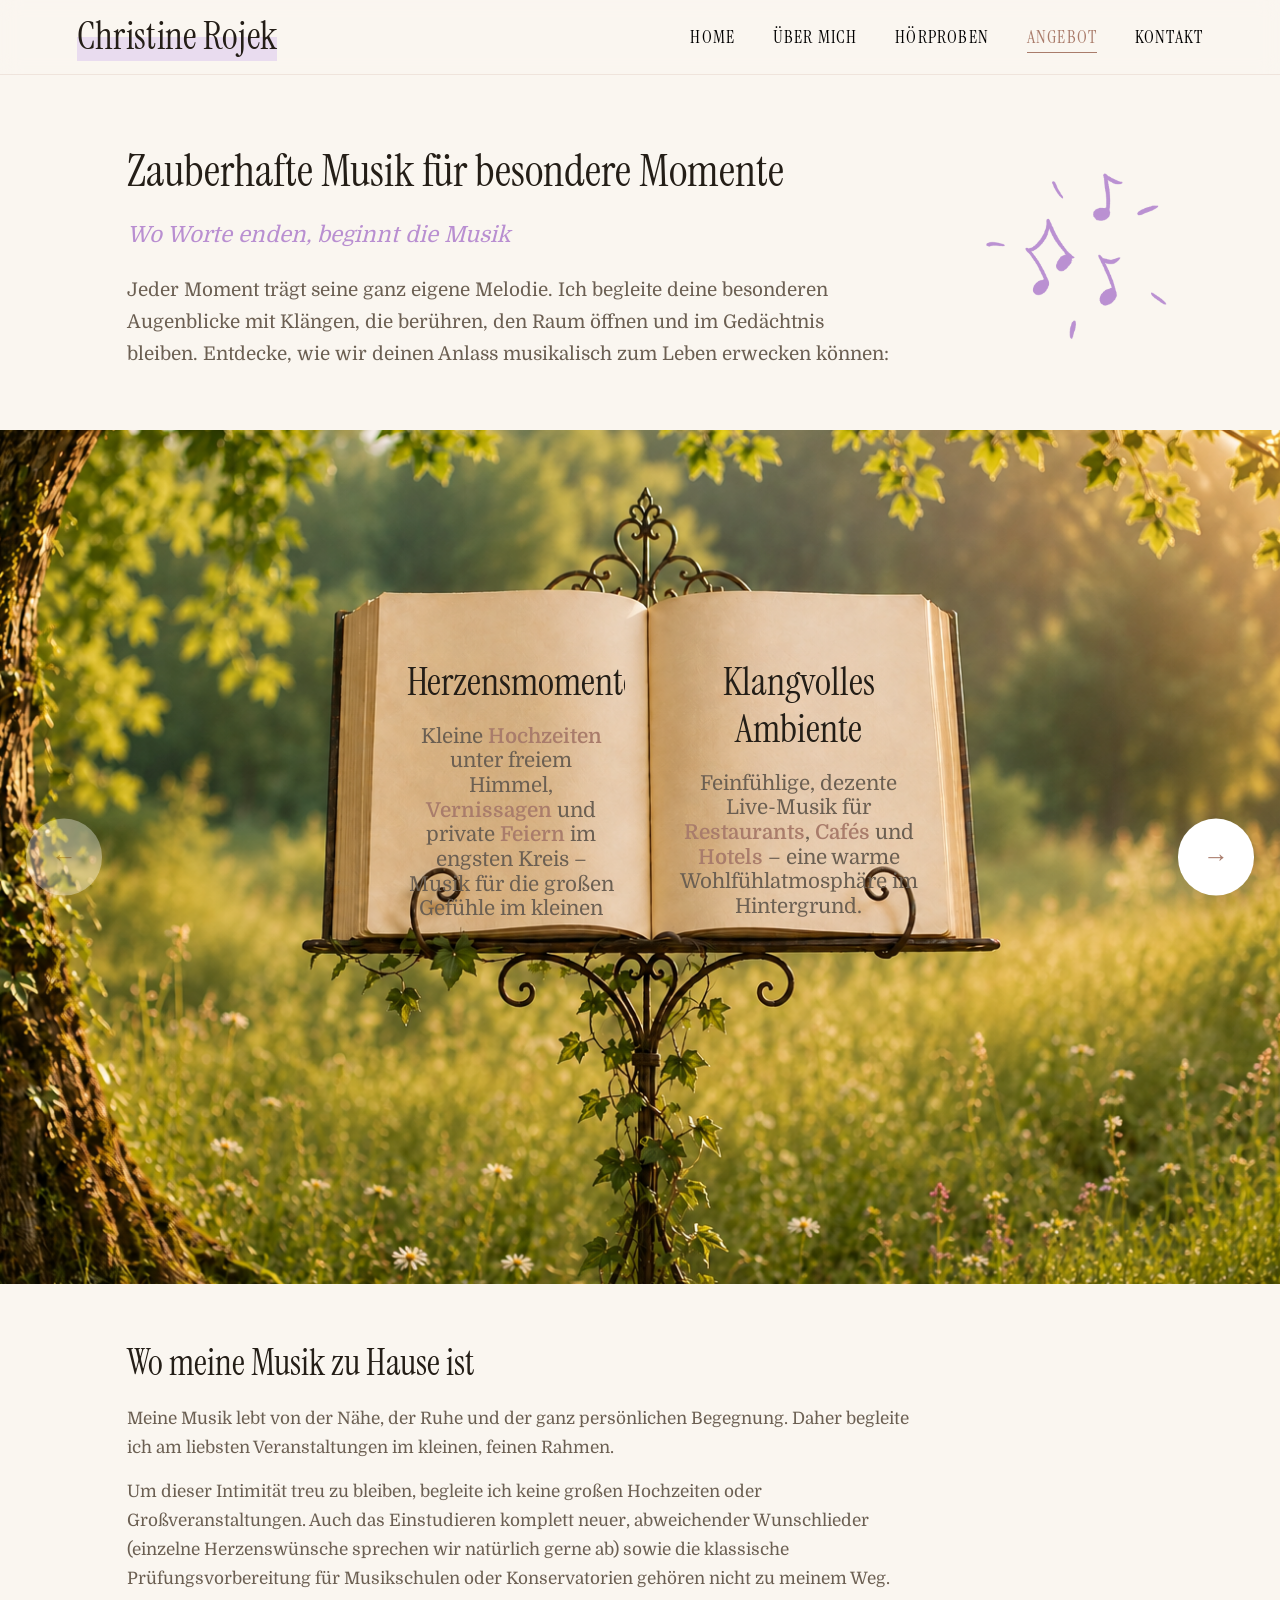
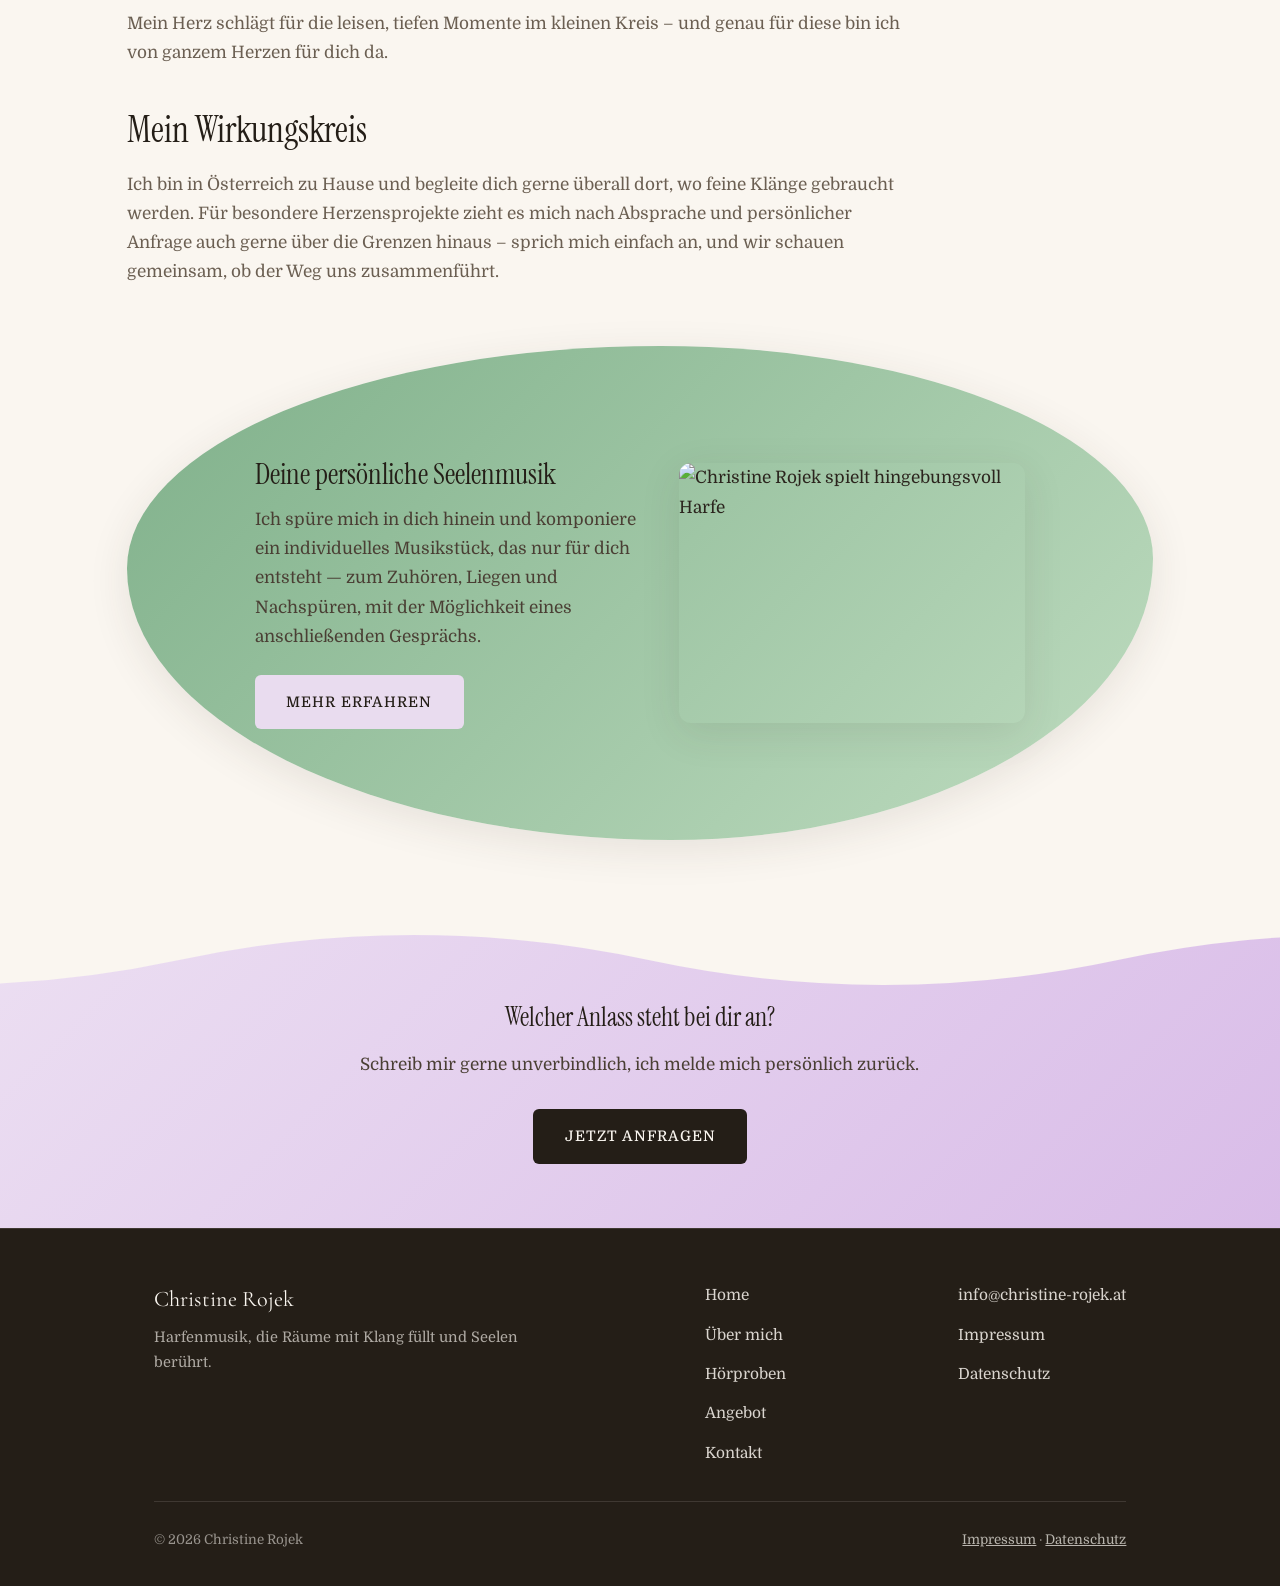
==== angebot.html @ 1a5f4039 "Polish: hero bubble spacing, offer circle text fit, stronger card gradients - hero-split__bubble: si" ====
<!DOCTYPE html>
<html lang="de">
<head>
<meta charset="UTF-8">
<meta name="viewport" content="width=device-width, initial-scale=1.0">
<title>Angebot — Christine Rojek</title>
<meta name="description" content="Live-Harfenmusik für Hochzeiten, Gastronomie, Entspannungsangebote, besondere Bedürfnisse, individuelle Kompositionen sowie Unterricht und Workshops.">
<link rel="stylesheet" href="css/style.css">
</head>
<body>

<header class="site-header">
  <a href="index.html" class="site-header__name"><span class="site-header__name-highlight">Christine Rojek</span></a>
  <nav class="site-nav">
    <ul class="site-nav__list">
      <li><a href="index.html">Home</a></li>
      <li><a href="ueber-mich.html">Über mich</a></li>
      <li><a href="hoerproben.html">Hörproben</a></li>
      <li><a href="angebot.html" aria-current="page">Angebot</a></li>
      <li><a href="kontakt.html">Kontakt</a></li>
    </ul>
  </nav>
  <button class="nav-toggle" aria-expanded="false" aria-label="Menü öffnen"><span></span></button>
</header>

<section class="section">
  <div class="container">
    <div style="position: relative;">
      <h2 class="section-title">Zauberhafte Musik für besondere Momente</h2>
      <p style="font-family: var(--sans); font-style: italic; font-size: 1.3rem; color: var(--pastel-lavender-deep); margin-bottom: 1.2rem;">Wo Worte enden, beginnt die Musik</p>
      <p class="lede" style="max-width: min(100%, 780px); padding-right: 1rem;">Jeder Moment trägt seine ganz eigene Melodie. Ich begleite deine besonderen Augenblicke mit Klängen, die berühren, den Raum öffnen und im Gedächtnis bleiben. Entdecke, wie wir deinen Anlass musikalisch zum Leben erwecken können:</p>
      <div aria-hidden="true" class="angebot-notes-accent" style="position: absolute; right: -20px; top: 50%; transform: translateY(-50%); width: 200px; height: 200px; overflow: hidden; pointer-events: none;">
        <div style="position: absolute; left: -22.6px; top: -122.6px; width: 330px; height: 496px; background-color: var(--pastel-lavender-deep); -webkit-mask-image: url('img/noten.png'); mask-image: url('img/noten.png'); -webkit-mask-size: 330px 496px; mask-size: 330px 496px; -webkit-mask-repeat: no-repeat; mask-repeat: no-repeat;"></div>
      </div>
    </div>

    <div class="notenstaender">
      <button type="button" class="notenstaender__side-btn notenstaender__side-btn--prev" data-dir="-1" aria-label="Vorherige Doppelseite">&#8592;</button>
      <button type="button" class="notenstaender__side-btn notenstaender__side-btn--next" data-dir="1" aria-label="Nächste Doppelseite">&#8594;</button>
      <div class="notenstaender__stage">
        <img class="notenstaender__bg" src="img/notenstaender-buch-finalfinal.png" alt="Aufgeschlagenes Notenbuch auf einem antiken Notenständer">

        <div class="notenstaender__page notenstaender__page--left">
          <div class="notenstaender__leaf is-active" data-i="0">
            <h3>Herzensmomente</h3>
            <p>Kleine <strong>Hochzeiten</strong> unter freiem Himmel, <strong>Vernissagen</strong> und private <strong>Feiern</strong> im engsten Kreis – Musik für die großen Gefühle im kleinen Rahmen.</p>
          </div>
          <div class="notenstaender__leaf" data-i="1">
            <h3>Klang &amp; Stille</h3>
            <p>Fließende Klänge für <strong>Yoga</strong>- und <strong>Qi-Gong</strong>-Stunden, <strong>Massagen</strong> sowie <strong>Klangreisen</strong> und geführte <strong>Meditationen</strong>.</p>
          </div>
          <div class="notenstaender__leaf" data-i="2">
            <h3>Deine Geschichte</h3>
            <p>Individuell komponierte <strong>Musikstücke</strong> als bleibendes Geschenk – auch für <strong>Filme</strong>, <strong>Dokumentationen</strong> und Medienprojekte.</p>
          </div>
        </div>

        <div class="notenstaender__page notenstaender__page--right">
          <div class="notenstaender__leaf is-active" data-i="0">
            <h3>Klangvolles Ambiente</h3>
            <p>Feinfühlige, dezente <span style="white-space: nowrap;">Live-Musik</span> für <strong>Restaurants</strong>, <strong>Cafés</strong> und <strong>Hotels</strong> – eine warme Wohlfühlatmosphäre im Hintergrund.</p>
          </div>
          <div class="notenstaender__leaf" data-i="1">
            <h3>Musik mit Herz</h3>
            <p>Einfühlsame Begleitung für Menschen mit <strong>besonderen Bedürfnissen</strong><br>sowie in <strong>Pflege- und Betreuungseinrichtungen</strong>.</p>
          </div>
          <div class="notenstaender__leaf" data-i="2">
            <h3>Lernen &amp; Wachsen</h3>
            <p>Privater <strong>Unterricht</strong> und <strong>Workshops</strong><br>für Fingertechnik, Improvisation und<br>freies Spiel – in deinem<br>eigenen Tempo.</p>
          </div>
        </div>
      </div>

      <div class="notenstaender__page-indicator sr-only" aria-live="polite"><span class="notenstaender__page-current">1</span> / 3</div>
    </div>

    <div class="offer-mobile">
      <button type="button" class="offer-mobile__btn offer-mobile__btn--prev" data-dir="-1" aria-label="Vorheriges Angebot">&#8592;</button>
      <div class="offer-mobile__stage">
        <div class="offer-mobile__card is-active" style="background: linear-gradient(135deg, #f0c14b 0%, #c9660a 100%);">
          <h3>Herzensmomente</h3>
          <p>Kleine <strong>Hochzeiten</strong> unter freiem Himmel, <strong>Vernissagen</strong> und private <strong>Feiern</strong> im engsten Kreis – Musik für die großen Gefühle im kleinen Rahmen.</p>
        </div>
        <div class="offer-mobile__card" style="background: linear-gradient(135deg, #8fb86c 0%, #3f7a3a 100%);">
          <h3>Klang &amp; Stille</h3>
          <p>Fließende Klänge für <strong>Yoga</strong>- und <strong>Qi-Gong</strong>-Stunden, <strong>Massagen</strong> sowie <strong>Klangreisen</strong> und geführte <strong>Meditationen</strong>.</p>
        </div>
        <div class="offer-mobile__card" style="background: linear-gradient(135deg, #d64545 0%, #e0568f 100%);">
          <h3>Deine Geschichte</h3>
          <p>Individuell komponierte <strong>Musikstücke</strong> als bleibendes Geschenk – auch für <strong>Filme</strong>, <strong>Dokumentationen</strong> und Medienprojekte.</p>
        </div>
        <div class="offer-mobile__card" style="background: linear-gradient(135deg, #4a7ba8 0%, #7a4bb0 100%);">
          <h3>Klangvolles Ambiente</h3>
          <p>Feinfühlige, dezente <span style="white-space: nowrap;">Live-Musik</span> für <strong>Restaurants</strong>, <strong>Cafés</strong> und <strong>Hotels</strong> – eine warme Wohlfühlatmosphäre im Hintergrund.</p>
        </div>
        <div class="offer-mobile__card" style="background: linear-gradient(135deg, #a355ba 0%, #d966c2 100%);">
          <h3>Musik mit Herz</h3>
          <p>Einfühlsame Begleitung für Menschen mit <strong>besonderen Bedürfnissen</strong> sowie in <strong>Pflege- und Betreuungseinrichtungen</strong>.</p>
        </div>
        <div class="offer-mobile__card" style="background: linear-gradient(135deg, #e0932f 0%, #c9381a 100%);">
          <h3>Lernen &amp; Wachsen</h3>
          <p>Privater <strong>Unterricht</strong> und <strong>Workshops</strong> für Fingertechnik, Improvisation und freies Spiel – in deinem eigenen Tempo.</p>
        </div>
      </div>
      <button type="button" class="offer-mobile__btn offer-mobile__btn--next" data-dir="1" aria-label="Nächstes Angebot">&#8594;</button>
      <div class="offer-mobile__indicator sr-only" aria-live="polite"><span class="offer-mobile__current">1</span> / 6</div>
    </div>

    <div style="margin-top: 3.5rem; max-width: 46em;">
      <h2 class="section-title" style="font-size: clamp(1.6rem, 2.8vw, 2.1rem);">Wo meine Musik zu Hause ist</h2>
      <p style="color: var(--text-soft); margin-bottom: 0.9rem;">Meine Musik lebt von der Nähe, der Ruhe und der ganz persönlichen Begegnung. Daher begleite ich am liebsten Veranstaltungen im kleinen, feinen Rahmen.</p>
      <p style="color: var(--text-soft); margin-bottom: 0.9rem;">Um dieser Intimität treu zu bleiben, begleite ich keine großen Hochzeiten oder Großveranstaltungen. Auch das Einstudieren komplett neuer, abweichender Wunschlieder (einzelne Herzenswünsche sprechen wir natürlich gerne ab) sowie die klassische Prüfungsvorbereitung für Musikschulen oder Konservatorien gehören nicht zu meinem Weg.</p>
      <p style="color: var(--text-soft);">Mein Herz schlägt für die leisen, tiefen Momente im kleinen Kreis – und genau für diese bin ich von ganzem Herzen für dich da.</p>
    </div>

    <div style="margin-top: 2.5rem; max-width: 46em;">
      <h2 class="section-title" style="font-size: clamp(1.6rem, 2.8vw, 2.1rem);">Mein Wirkungskreis</h2>
      <p style="color: var(--text-soft);">Ich bin in Österreich zu Hause und begleite dich gerne überall dort, wo feine Klänge gebraucht werden. Für besondere Herzensprojekte zieht es mich nach Absprache und persönlicher Anfrage auch gerne über die Grenzen hinaus – sprich mich einfach an, und wir schauen gemeinsam, ob der Weg uns zusammenführt.</p>
    </div>

    <div class="soulmusic-card">
      <div>
        <h3>Deine persönliche Seelenmusik</h3>
        <p>Ich spüre mich in dich hinein und komponiere ein individuelles Musikstück, das nur für dich entsteht — zum Zuhören, Liegen und Nachspüren, mit der Möglichkeit eines anschließenden Gesprächs.</p>
        <a href="seelenmusik.html" class="btn btn--lavender">Mehr erfahren</a>
      </div>
      <div class="soulmusic-card__media">
        <img src="img/christine_rojek-114.jpg" alt="Christine Rojek spielt hingebungsvoll Harfe">
      </div>
    </div>
  </div>
</section>

<section class="cta-band cta-band--lavender cta-band--no-bottom-wave" style="--wave-x: 80%; padding-top: clamp(5.2rem, 7.2vw, 6.7rem);">
  <h2>Welcher Anlass steht bei dir an?</h2>
  <p>Schreib mir gerne unverbindlich, ich melde mich persönlich zurück.</p>
  <a href="kontakt.html" class="btn btn--dark">Jetzt anfragen</a>
</section>

<footer class="site-footer">
  <div class="container">
    <div class="site-footer__top">
      <div>
        <div class="site-footer__brand">Christine Rojek</div>
        <p class="site-footer__tagline">Harfenmusik, die Räume mit Klang füllt und Seelen berührt.</p>
      </div>
      <nav>
        <ul>
          <li><a href="index.html">Home</a></li>
          <li><a href="ueber-mich.html">Über mich</a></li>
          <li><a href="hoerproben.html">Hörproben</a></li>
          <li><a href="angebot.html">Angebot</a></li>
          <li><a href="kontakt.html">Kontakt</a></li>
        </ul>
      </nav>
      <nav>
        <ul>
          <li><a href="mailto:info@christine-rojek.at">info@christine-rojek.at</a></li>
          <li><a href="impressum.html">Impressum</a></li>
          <li><a href="datenschutz.html">Datenschutz</a></li>
        </ul>
      </nav>
    </div>
    <div class="site-footer__bottom">
      <span>&copy; 2026 Christine Rojek</span>
      <span><a href="impressum.html">Impressum</a> &middot; <a href="datenschutz.html">Datenschutz</a></span>
    </div>
  </div>
</footer>

<script src="js/nav.js"></script>
<script src="js/notenstaender.js"></script>
<script src="js/offer-mobile.js"></script>
</body>
</html>
---- css/style.css ----
/* ============================================
   Christine Rojek – Harfenmusik
   Basis: bestehende Flyer-Marke (Cormorant Garamond + Jost,
   Creme/Terracotta/Braun), dezent erweitert um Pastelltöne.
   ============================================ */

@import url('fonts.css');

:root {
  /* Flyer-Basis */
  --cream: #faf6f0;
  --cream-dark: #efe7db;
  --sand: #e8e4dc;
  --terracotta: #a97c6b;
  --terracotta-light: #c9a9a0;
  --brown: #4a3f34;
  --brown-deep: #241e17;
  --text: #2b241d;
  --text-soft: #6b5f52;
  --white: #ffffff;

  /* Pastell-Erweiterung (dezent, melyssagriffin.com-inspiriert) */
  --pastel-rose: #f3d7ce;
  --pastel-peach: #f8e7cb;
  --pastel-lavender: #e9dcef;
  --pastel-lavender-deep: #b98fd1;
  --sage-green: #7fa06a;
  --sage-green-dark: #6d8c59;

  --gradient-warm: linear-gradient(135deg, #f3d7ce 0%, #f8e7cb 100%);
  --gradient-lavender: linear-gradient(135deg, #ecdff2 0%, #f3d7ce 100%);
  --gradient-sage: linear-gradient(135deg, #dfe8d3 0%, #f0ecd4 100%);
  --gradient-indigo: linear-gradient(135deg, #8b6bb0 0%, #5c86a8 50%, #8b6bb0 100%);
  --gradient-sunset: linear-gradient(135deg, #e0632f 0%, #e6c15a 100%);
  --gradient-text: linear-gradient(120deg, #c98f7a 0%, #d9a875 100%);
  --gradient-hero:
    radial-gradient(circle at 88% 5%, #f6c896 0%, transparent 40%),
    linear-gradient(165deg, #dd7590 0%, #d98fc7 32%, #c084c9 55%, #d97a55 80%, #e0632f 100%);

  --shadow-soft: 0 10px 40px rgba(58, 49, 40, 0.10);
  --shadow-lift: 0 18px 50px rgba(58, 49, 40, 0.16);
  --radius: 20px;
  --radius-sm: 12px;
  --max-width: 1180px;

  --serif: 'Cormorant Garamond', Georgia, serif;
  --sans: 'Domine', Georgia, serif;
}

/* ---------- Reset ---------- */
* { margin: 0; padding: 0; box-sizing: border-box; }
html { scroll-behavior: smooth; font-size: 107%; }
body {
  font-family: var(--sans);
  font-weight: 300;
  color: var(--text);
  background: var(--cream);
  line-height: 1.7;
  -webkit-font-smoothing: antialiased;
}
img { max-width: 100%; display: block; }
a { color: inherit; text-decoration: none; }
ul { list-style: none; }
button { font-family: inherit; cursor: pointer; }

h1, h2, h3, h4 {
  font-family: 'Instrument Serif', var(--serif);
  font-weight: 400;
  color: var(--brown-deep);
  line-height: 1.15;
}

.container {
  max-width: var(--max-width);
  margin: 0 auto;
  padding: 0 6vw;
}

.section {
  padding: clamp(2.5rem, 5.5vw, 4.5rem) 0;
}
.section--alt {
  background: var(--cream-dark);
}
.section--lavender {
  background: var(--pastel-lavender);
  position: relative;
  padding-bottom: clamp(6rem, 11vw, 9rem);
}
.section--lavender::after {
  content: "";
  position: absolute;
  left: 0;
  right: 0;
  bottom: -1px;
  height: 100px;
  background-repeat: no-repeat;
  background-size: 220% 100px;
  background-image: url("data:image/svg+xml,%3Csvg xmlns='http://www.w3.org/2000/svg' viewBox='0 0 2400 100' preserveAspectRatio='none'%3E%3Cpath d='M0,50 Q200,100 400,50 Q600,0 800,50 Q1000,100 1200,50 Q1400,0 1600,50 Q1800,100 2000,50 Q2200,0 2400,50 L2400,100 L0,100 Z' fill='%23faf6f0'/%3E%3C/svg%3E");
  pointer-events: none;
}
.section--hero-gradient {
  background: var(--gradient-hero);
  position: relative;
  padding-top: clamp(4.9rem, 10.9vw, 9.9rem);
  padding-bottom: clamp(4.9rem, 10.9vw, 9.9rem);
}
.section--hero-gradient::after {
  content: "";
  position: absolute;
  left: 0;
  right: 0;
  bottom: -1px;
  height: 100px;
  background-repeat: no-repeat;
  background-size: 220% 100px;
  background-image: url("data:image/svg+xml,%3Csvg xmlns='http://www.w3.org/2000/svg' viewBox='0 0 2400 100' preserveAspectRatio='none'%3E%3Cpath d='M0,50 Q200,100 400,50 Q600,0 800,50 Q1000,100 1200,50 Q1400,0 1600,50 Q1800,100 2000,50 Q2200,0 2400,50 L2400,100 L0,100 Z' fill='%23faf6f0'/%3E%3C/svg%3E");
  pointer-events: none;
}
.section--wave-top::before {
  content: "";
  position: absolute;
  left: 0;
  right: 0;
  top: -1px;
  height: 100px;
  background-repeat: no-repeat;
  background-size: 220% 100px;
  background-image: url("data:image/svg+xml,%3Csvg xmlns='http://www.w3.org/2000/svg' viewBox='0 0 2400 100' preserveAspectRatio='none'%3E%3Cpath d='M0,50 Q200,100 400,50 Q600,0 800,50 Q1000,100 1200,50 Q1400,0 1600,50 Q1800,100 2000,50 Q2200,0 2400,50 L2400,0 L0,0 Z' fill='%23faf6f0'/%3E%3C/svg%3E");
  pointer-events: none;
}
/* Über-mich Hero (nur Mobile): clip-path statt skaliertem SVG-Hintergrund, um einen sichtbaren Rasterisierungs-Saum an der Wellenkante zu vermeiden */
@media (max-width: 767px) {
  .section--hero-gradient.section--wave-top::before {
    background-image: none;
    background-color: var(--cream);
    clip-path: polygon(0% 0%, 0.0% 50.0%, 1.25% 54.75%, 2.5% 59.0%, 3.75% 62.75%, 5.0% 66.0%, 6.25% 68.75%, 7.5% 71.0%, 8.75% 72.75%, 10.0% 74.0%, 11.25% 74.75%, 12.5% 75.0%, 13.75% 74.75%, 15.0% 74.0%, 16.25% 72.75%, 17.5% 71.0%, 18.75% 68.75%, 20.0% 66.0%, 21.25% 62.75%, 22.5% 59.0%, 23.75% 54.75%, 25.0% 50.0%, 26.25% 45.25%, 27.5% 41.0%, 28.75% 37.25%, 30.0% 34.0%, 31.25% 31.25%, 32.5% 29.0%, 33.75% 27.25%, 35.0% 26.0%, 36.25% 25.25%, 37.5% 25.0%, 38.75% 25.25%, 40.0% 26.0%, 41.25% 27.25%, 42.5% 29.0%, 43.75% 31.25%, 45.0% 34.0%, 46.25% 37.25%, 47.5% 41.0%, 48.75% 45.25%, 50.0% 50.0%, 51.25% 54.75%, 52.5% 59.0%, 53.75% 62.75%, 55.0% 66.0%, 56.25% 68.75%, 57.5% 71.0%, 58.75% 72.75%, 60.0% 74.0%, 61.25% 74.75%, 62.5% 75.0%, 63.75% 74.75%, 65.0% 74.0%, 66.25% 72.75%, 67.5% 71.0%, 68.75% 68.75%, 70.0% 66.0%, 71.25% 62.75%, 72.5% 59.0%, 73.75% 54.75%, 75.0% 50.0%, 76.25% 45.25%, 77.5% 41.0%, 78.75% 37.25%, 80.0% 34.0%, 81.25% 31.25%, 82.5% 29.0%, 83.75% 27.25%, 85.0% 26.0%, 86.25% 25.25%, 87.5% 25.0%, 88.75% 25.25%, 90.0% 26.0%, 91.25% 27.25%, 92.5% 29.0%, 93.75% 31.25%, 95.0% 34.0%, 96.25% 37.25%, 97.5% 41.0%, 98.75% 45.25%, 100.0% 50.0%, 100% 0%);
  }
  .section--hero-gradient.section--wave-top::after {
    background-image: none;
    background-color: var(--cream);
    clip-path: polygon(0% 100%, 0.0% 50.0%, 1.25% 54.75%, 2.5% 59.0%, 3.75% 62.75%, 5.0% 66.0%, 6.25% 68.75%, 7.5% 71.0%, 8.75% 72.75%, 10.0% 74.0%, 11.25% 74.75%, 12.5% 75.0%, 13.75% 74.75%, 15.0% 74.0%, 16.25% 72.75%, 17.5% 71.0%, 18.75% 68.75%, 20.0% 66.0%, 21.25% 62.75%, 22.5% 59.0%, 23.75% 54.75%, 25.0% 50.0%, 26.25% 45.25%, 27.5% 41.0%, 28.75% 37.25%, 30.0% 34.0%, 31.25% 31.25%, 32.5% 29.0%, 33.75% 27.25%, 35.0% 26.0%, 36.25% 25.25%, 37.5% 25.0%, 38.75% 25.25%, 40.0% 26.0%, 41.25% 27.25%, 42.5% 29.0%, 43.75% 31.25%, 45.0% 34.0%, 46.25% 37.25%, 47.5% 41.0%, 48.75% 45.25%, 50.0% 50.0%, 51.25% 54.75%, 52.5% 59.0%, 53.75% 62.75%, 55.0% 66.0%, 56.25% 68.75%, 57.5% 71.0%, 58.75% 72.75%, 60.0% 74.0%, 61.25% 74.75%, 62.5% 75.0%, 63.75% 74.75%, 65.0% 74.0%, 66.25% 72.75%, 67.5% 71.0%, 68.75% 68.75%, 70.0% 66.0%, 71.25% 62.75%, 72.5% 59.0%, 73.75% 54.75%, 75.0% 50.0%, 76.25% 45.25%, 77.5% 41.0%, 78.75% 37.25%, 80.0% 34.0%, 81.25% 31.25%, 82.5% 29.0%, 83.75% 27.25%, 85.0% 26.0%, 86.25% 25.25%, 87.5% 25.0%, 88.75% 25.25%, 90.0% 26.0%, 91.25% 27.25%, 92.5% 29.0%, 93.75% 31.25%, 95.0% 34.0%, 96.25% 37.25%, 97.5% 41.0%, 98.75% 45.25%, 100.0% 50.0%, 100% 100%);
  }
}

.eyebrow {
  display: inline-block;
  font-family: 'Barlow Condensed', var(--sans);
  font-weight: 600;
  font-size: 1.15rem;
  letter-spacing: 2.5px;
  text-transform: uppercase;
  color: var(--terracotta);
  margin-bottom: 0.9rem;
}
.eyebrow--feature {
  display: block;
  text-align: center;
  font-size: 1.15rem;
  letter-spacing: 4px;
  margin-bottom: 1.3rem;
}

h2.section-title {
  font-size: clamp(1.9rem, 3.5vw, 2.7rem);
  margin-bottom: 1.1rem;
}

p.lede {
  font-size: 1.1rem;
  color: var(--text-soft);
  max-width: 46em;
}

.center { text-align: center; margin-left: auto; margin-right: auto; }

/* ---------- Buttons ---------- */
.btn {
  display: inline-flex;
  align-items: center;
  gap: 0.5em;
  font-family: var(--sans);
  font-weight: 500;
  font-size: 0.85rem;
  letter-spacing: 1px;
  text-transform: uppercase;
  padding: 0.95em 2.1em;
  border-radius: 6px;
  border: 1px solid transparent;
  transition: transform 0.25s ease, box-shadow 0.25s ease, background 0.25s ease;
}
.btn--primary {
  background: var(--gradient-warm);
  color: var(--brown-deep);
  box-shadow: var(--shadow-soft);
}
.btn--primary:hover {
  transform: translateY(-2px);
  box-shadow: var(--shadow-lift);
}
.btn--outline {
  border-color: var(--terracotta-light);
  color: var(--brown);
  background: transparent;
}
.btn--outline:hover {
  background: var(--sand);
}
.btn--green {
  background: var(--sage-green);
  color: var(--white);
  box-shadow: var(--shadow-soft);
}
.btn--green:hover {
  background: var(--sage-green-dark);
  transform: translateY(-2px);
  box-shadow: var(--shadow-lift);
}
.btn--lavender {
  background: var(--pastel-lavender);
  color: var(--brown-deep);
}
.btn--lavender:hover {
  background: var(--pastel-rose);
  transform: translateY(-2px);
  box-shadow: var(--shadow-lift);
}

/* ---------- Header ---------- */
.site-header {
  position: sticky;
  top: 0;
  z-index: 100;
  display: flex;
  align-items: center;
  justify-content: space-between;
  padding: 0.3rem 6vw;
  background: rgba(250, 246, 240, 0.82);
  backdrop-filter: blur(10px);
  -webkit-backdrop-filter: blur(10px);
  border-bottom: 1px solid rgba(169, 124, 107, 0.14);
}
.site-header__name {
  font-family: 'Instrument Serif', var(--serif);
  font-weight: 400;
  font-size: 2.2rem;
  color: var(--brown-deep);
  letter-spacing: 0.3px;
}
.site-header__name span {
  display: block;
  font-family: 'Instrument Serif', var(--serif);
  font-weight: 400;
  font-size: 1rem;
  letter-spacing: 2px;
  text-transform: uppercase;
  color: var(--terracotta);
  margin-top: 3px;
}
.site-header__name .site-header__name-highlight {
  display: inline;
  font-family: 'Instrument Serif', var(--serif);
  font-weight: 400;
  font-size: 2.2rem;
  letter-spacing: 0.3px;
  text-transform: none;
  color: var(--brown-deep);
  margin-top: 0;
  background-image: linear-gradient(var(--pastel-lavender), var(--pastel-lavender));
  background-repeat: no-repeat;
  background-size: 100% 50%;
  background-position: 0 100%;
}
.text-highlight {
  display: inline;
  background-image: linear-gradient(var(--pastel-lavender), var(--pastel-lavender));
  background-repeat: no-repeat;
  background-size: 100% 50%;
  background-position: 0 100%;
}

.site-nav__list {
  display: flex;
  gap: 2.2rem;
  align-items: center;
}
.site-nav__list a {
  font-family: 'Instrument Serif', var(--serif);
  font-size: 1.05rem;
  letter-spacing: 1.2px;
  text-transform: uppercase;
  font-weight: 400;
  color: #000;
  position: relative;
  padding-bottom: 4px;
}
.site-nav__list a::after {
  content: "";
  position: absolute;
  left: 0; right: 100%;
  bottom: 0;
  height: 1px;
  background: var(--terracotta);
  transition: right 0.3s ease;
}
.site-nav__list a:hover::after,
.site-nav__list a[aria-current="page"]::after {
  right: 0;
}
.site-nav__list a[aria-current="page"] {
  color: var(--terracotta);
}

.nav-toggle {
  display: none;
  background: none;
  border: none;
  width: 30px;
  height: 22px;
  position: relative;
}
.nav-toggle span,
.nav-toggle span::before,
.nav-toggle span::after {
  content: "";
  position: absolute;
  left: 0;
  width: 100%;
  height: 1.5px;
  background: var(--brown-deep);
  transition: transform 0.25s ease, opacity 0.25s ease;
}
.nav-toggle span { top: 50%; transform: translateY(-50%); }
.nav-toggle span::before { top: -9px; }
.nav-toggle span::after { top: 9px; }
.nav-toggle[aria-expanded="true"] span { background: transparent; }
.nav-toggle[aria-expanded="true"] span::before { top: 0; transform: rotate(45deg); }
.nav-toggle[aria-expanded="true"] span::after { top: 0; transform: rotate(-45deg); }

/* ---------- Hero (Split: Farbe + Foto) ---------- */
.hero-split {
  position: relative;
  display: grid;
  grid-template-columns: auto 1fr;
  height: clamp(500px, 53vw, 1050px);
  min-height: clamp(500px, 53vw, 1050px);
  background: var(--gradient-hero);
}
.hero-split__color {
  display: flex;
  align-items: flex-start;
  justify-content: flex-start;
  padding: clamp(2rem, 5vw, 3.5rem) clamp(2rem, 5vw, 4rem);
}
.hero-split__tagline {
  font-family: 'Instrument Serif', var(--serif);
  font-weight: 400;
  font-size: clamp(2.6rem, 4vw, 4.1rem);
  color: var(--brown-deep);
  text-align: left;
  max-width: 640px;
  line-height: 1.6;
  margin-top: clamp(1rem, 2vw, 1.6rem);
}
.tagline-line {
  display: block;
}
.tagline-line--2 {
  margin-left: 1.4em;
}
.tagline-line--3 {
  margin-left: 2.8em;
}
.hero-split__media {
  position: relative;
  overflow: hidden;
  width: clamp(380px, 50vw, 900px);
  height: 100%;
  justify-self: start;
}
.hero-split__media img {
  position: absolute;
  inset: 0;
  width: 100%;
  height: 100%;
  object-fit: cover;
  object-position: center top;
  display: block;
}
@media (max-width: 900px) {
  .hero-split {
    grid-template-columns: 1fr;
    height: auto;
    min-height: 0;
  }
  .hero-split__media {
    width: auto;
    height: auto;
    aspect-ratio: 4 / 5;
    justify-self: stretch;
  }
  .hero-split__color {
    padding: 3rem 1.5rem;
  }
  .hero-split__tagline {
    font-size: clamp(2.1rem, 7vw, 2.8rem);
  }
  .tagline-line--2 {
    margin-left: 0.8em;
  }
  .tagline-line--3 {
    margin-left: 1.6em;
  }
}

.hero-split__bubble {
  grid-column: 1 / -1;
  position: relative;
  z-index: 3;
  margin: -3rem auto 0;
  background: var(--cream);
  border-radius: 60% 40% 40% 60% / 44% 42% 58% 56%;
  padding: clamp(2.4rem, 5vw, 3.6rem);
  max-width: 700px;
  box-shadow: var(--shadow-lift);
  text-align: center;
}
@media (max-width: 600px) {
  .hero-split__bubble {
    max-width: none;
    margin: -3rem 1.1rem 1.6rem;
    border-radius: 24px;
    padding: 2rem 1.8rem;
  }
  .hero-split__bubble p {
    font-size: 0.88rem;
  }
  .hero-split__bubble-btn {
    font-size: 0.74rem;
    padding: 0.75em 1.3em;
  }
}
.hero-split__bubble h3 {
  font-family: 'Instrument Serif', var(--serif);
  font-weight: 400;
  font-size: clamp(1.5rem, 2.6vw, 2rem);
  margin-bottom: 0.7rem;
}
.intro-title {
  font-family: 'Instrument Serif', var(--serif);
  font-weight: 400;
}
.hero-split__bubble p {
  color: var(--brown);
  font-family: var(--sans);
  font-weight: 500;
  font-size: 0.95rem;
  margin-bottom: 1.4rem;
}
.hero-split__bubble-btn {
  display: inline-flex;
  align-items: center;
  gap: 0.6rem;
  background: var(--pastel-lavender);
  color: var(--brown-deep);
  font-family: var(--sans);
  font-size: 0.82rem;
  font-weight: 500;
  letter-spacing: 0.6px;
  text-transform: uppercase;
  padding: 0.9em 1.6em;
  border-radius: 6px;
  transition: background 0.2s ease;
}
.hero-split__bubble-btn:hover {
  background: var(--pastel-rose);
}
@media (min-width: 901px) {
  .hero-split__bubble {
    position: absolute;
    left: 50%;
    bottom: 8%;
    transform: translateX(-28%);
    margin: 0;
  }
}

/* ---------- Split sections (Bild/Text alternierend) ---------- */
.split {
  position: relative;
  display: grid;
  grid-template-columns: 1fr 1fr;
  gap: clamp(2rem, 5vw, 5rem);
  align-items: center;
}
.split--reverse .split__media { order: 2; }
.split--reverse .split__content { order: 1; }

.split__media {
  position: relative;
  z-index: 1;
  border-radius: var(--radius);
  overflow: hidden;
  box-shadow: var(--shadow-soft);
  aspect-ratio: 4 / 5;
}
.photo-glow {
  position: absolute;
  top: -18%;
  left: calc(50% - 50vw);
  width: 72%;
  height: 75%;
  background: radial-gradient(circle at 30% 30%, #f6c896 0%, #e79bc4 28%, #c084c9 48%, #6f8fc9 68%, transparent 80%);
  filter: blur(45px);
  z-index: 0;
  pointer-events: none;
}
.photo-glow--br {
  top: auto;
  left: auto;
  bottom: -10%;
  right: calc(50% - 50vw);
  width: 38%;
  height: 42%;
  background: radial-gradient(circle at 70% 70%, #e6c15a 0%, #dd8a3f 28%, #a06bb0 48%, #5c86a8 68%, transparent 80%);
}
.split__media img,
.split__media video {
  width: 100%;
  height: 100%;
  object-fit: cover;
}

/* ---------- Foto-Rotator (langsam durchwechselnde Bilder) ---------- */
.photo-rotator {
  position: relative;
}
.photo-rotator__img {
  position: absolute;
  inset: 0;
  width: 100%;
  height: 100%;
  object-fit: cover;
  opacity: 0;
  transition: opacity 1.8s ease;
}
.photo-rotator__img.is-active {
  opacity: 1;
}
.split__content h2 { margin-bottom: 1rem; }
.split__content p { color: var(--text-soft); margin-bottom: 1rem; }
.split__content--center {
  text-align: center;
}
.split__content--center .eyebrow {
  margin-left: auto;
  margin-right: auto;
}
.intro-title--lg {
  font-size: clamp(2.2rem, 4.2vw, 3.4rem);
}

/* ---------- Bubble (About-Seite) ---------- */
.about-hero {
  display: grid;
  grid-template-columns: auto 1fr;
  height: clamp(500px, 53vw, 1050px);
  min-height: clamp(500px, 53vw, 1050px);
}
.about-hero__photo {
  overflow: hidden;
  width: clamp(380px, 45vw, 900px);
  height: 100%;
}
.about-hero__photo img { width: 100%; height: 100%; object-fit: cover; object-position: center top; display: block; }
.about-hero__content {
  display: flex;
  flex-direction: column;
  justify-content: center;
  gap: clamp(1.6rem, 3vw, 2.6rem);
  padding: clamp(2rem, 5vw, 3.5rem) 6vw clamp(2rem, 5vw, 3.5rem) clamp(1.5rem, 4vw, 3rem);
}
.about-hero__title {
  line-height: 1.7;
}
.about-hero__title-line {
  display: block;
}
.about-hero__title-line--2 {
  margin-left: 2em;
}
.about-hero__title-line--3 {
  margin-left: 6.2em;
}
.about-hero__content .bubble {
  max-width: 400px;
  margin-left: 3rem;
}
@media (max-width: 900px) {
  .about-hero {
    grid-template-columns: 1fr;
    height: auto;
    min-height: 0;
  }
  .about-hero__photo {
    width: auto;
    height: auto;
    aspect-ratio: 4 / 5;
  }
  .about-hero__content {
    padding: 2.5rem 1.5rem;
  }
}
@media (max-width: 600px) {
  .about-hero__title-line--2,
  .about-hero__title-line--3 {
    margin-left: 0;
  }
  .about-hero__content .bubble {
    margin-left: 0;
  }
}

.bubble {
  position: relative;
  background: var(--gradient-lavender);
  border-radius: 63% 37% 54% 46% / 43% 37% 63% 57%;
  padding: clamp(2rem, 4.5vw, 3.2rem);
  box-shadow: var(--shadow-soft);
}
.bubble p {
  font-family: var(--sans);
  font-style: italic;
  text-align: center;
  font-size: clamp(1.05rem, 1.8vw, 1.45rem);
  color: var(--brown-deep);
}

/* ---------- Bewegte Bildausschnitte ---------- */
.image-strip {
  display: grid;
  grid-template-columns: repeat(3, 1fr);
  gap: 1.2rem;
}
.image-strip__item {
  border-radius: var(--radius-sm);
  overflow: hidden;
  aspect-ratio: 3 / 4;
  box-shadow: var(--shadow-soft);
}
.image-strip__item img { width: 100%; height: 100%; object-fit: cover; transition: transform 0.6s ease; }
.image-strip__item:hover img { transform: scale(1.06); }

/* ---------- Angebot: Karten-Grid ---------- */
.offer-grid {
  display: grid;
  grid-template-columns: repeat(auto-fit, minmax(280px, 1fr));
  gap: 1.6rem;
  margin-top: 2.5rem;
}
.offer-card {
  background: var(--white);
  border-radius: var(--radius);
  padding: 2rem 1.9rem;
  box-shadow: var(--shadow-soft);
  position: relative;
  overflow: hidden;
  transition: transform 0.25s ease, box-shadow 0.25s ease;
}
.offer-card::before {
  content: "";
  position: absolute;
  top: 0;
  left: 0;
  right: 0;
  height: 5px;
  background: var(--terracotta-light);
}
.offer-grid .offer-card {
  aspect-ratio: 1 / 1;
  border-radius: 50%;
  border: 2px solid transparent;
  text-align: center;
  display: flex;
  flex-direction: column;
  justify-content: center;
  padding: 2.4rem 2.4rem;
}
.offer-grid .offer-card::before {
  content: none;
}
.offer-grid .offer-card:nth-child(1) { border-color: #e6b94a; }
.offer-grid .offer-card:nth-child(2) { border-color: #dd8a3f; }
.offer-grid .offer-card:nth-child(3) { border-color: #c1533f; }
.offer-grid .offer-card:nth-child(4) { border-color: #5c86a8; }
.offer-grid .offer-card:nth-child(5) { border-color: #7fa06a; }
.offer-grid .offer-card:nth-child(6) { border-color: #9c72ab; }
.offer-card:hover {
  transform: translateY(-4px);
  box-shadow: var(--shadow-lift);
}
.offer-card h3 {
  font-size: 1.3rem;
  font-weight: 700;
  margin-bottom: 0.7rem;
}
.offer-grid .offer-card:nth-child(3) h3,
.offer-grid .offer-card:nth-child(5) h3 {
  margin-top: 2.2rem;
}
.offer-card p {
  color: var(--text-soft);
  font-size: 0.97rem;
  margin-bottom: 0.8rem;
}
.offer-card ul {
  padding-left: 1.1rem;
  list-style: disc;
  color: var(--text-soft);
  font-size: 0.97rem;
}
.offer-card li { margin-bottom: 0.6rem; }
.offer-card li:last-child { margin-bottom: 0; }
.offer-card strong { color: var(--brown); font-weight: 500; }
@media (max-width: 600px) {
  .offer-grid { grid-template-columns: 1fr; justify-items: center; }
  .offer-grid .offer-card {
    max-width: 240px;
    padding: 1.7rem 1.7rem;
  }
  .offer-card h3 { font-size: 1.1rem; margin-top: 0.4rem; }
  .offer-card p { font-size: 0.85rem; letter-spacing: -0.01em; }
}

.offer-carousel {
  position: relative;
  margin-top: 2.5rem;
}
.offer-carousel__track {
  display: flex;
  width: 100%;
  overflow-x: auto;
  scroll-snap-type: x mandatory;
  scroll-behavior: smooth;
  -webkit-overflow-scrolling: touch;
  gap: 1.5rem;
  padding-bottom: 0.5rem;
  scrollbar-width: none;
}
.offer-carousel__track::-webkit-scrollbar { display: none; }
.offer-carousel__slide {
  flex: 0 0 100%;
  width: 100%;
  scroll-snap-align: center;
  display: flex;
}
.offer-carousel__track .offer-card {
  max-width: 760px;
  margin: 0 auto;
  border-top: none;
  border-radius: clamp(32px, 4vw, 52px);
  padding: clamp(3rem, 6.5vw, 4.2rem) clamp(2.8rem, 7.5vw, 4.6rem);
}
.offer-carousel__slide:nth-child(3n+1) .offer-card { background: var(--gradient-warm); }
.offer-carousel__slide:nth-child(3n+2) .offer-card { background: var(--gradient-lavender); }
.offer-carousel__slide:nth-child(3n+3) .offer-card { background: var(--gradient-sage); }
.offer-carousel__track .offer-card h3,
.offer-carousel__track .offer-card p,
.offer-carousel__track .offer-card li {
  color: var(--brown-deep);
}
.offer-carousel__track .offer-card h3 { font-size: 1.55rem; }
.offer-carousel__track .offer-card p,
.offer-carousel__track .offer-card li {
  font-size: 1.08rem;
}
.offer-carousel__track .offer-card p,
.offer-carousel__track .offer-card li {
  color: var(--brown);
}
.offer-carousel__nav {
  display: flex;
  align-items: center;
  justify-content: center;
  gap: 1.4rem;
  margin-top: 1.6rem;
}
.offer-carousel__btn {
  flex-shrink: 0;
  width: 46px;
  height: 46px;
  border-radius: 50%;
  background: var(--white);
  border: none;
  box-shadow: var(--shadow-soft);
  color: var(--terracotta);
  display: flex;
  align-items: center;
  justify-content: center;
  font-size: 1.15rem;
  cursor: pointer;
  transition: background 0.2s ease, transform 0.2s ease, box-shadow 0.2s ease;
}
.offer-carousel__btn:focus-visible {
  outline: 2px solid var(--terracotta);
  outline-offset: 2px;
}
.offer-carousel__btn:hover {
  background: var(--sand);
  transform: translateY(-2px);
}
.offer-carousel__dots {
  display: flex;
  gap: 0.55rem;
}
.offer-carousel__dot {
  width: 9px;
  height: 9px;
  border-radius: 50%;
  background: var(--terracotta-light);
  opacity: 0.4;
  border: none;
  padding: 0;
  cursor: pointer;
  transition: opacity 0.2s ease, transform 0.2s ease;
}
.offer-carousel__dot.is-active {
  opacity: 1;
  transform: scale(1.25);
}

/* ---------- Notenständer (Angebot als Buch, echtes Bild) ---------- */
.notenstaender {
  position: relative;
  margin-left: calc(-50vw + 50%);
  margin-right: calc(-50vw + 50%);
  margin-top: 3.5rem;
}
.notenstaender__stage {
  position: relative;
  width: 100%;
  aspect-ratio: 3 / 2;
  overflow: hidden;
}
.notenstaender__bg {
  position: absolute;
  inset: 0;
  width: 100%;
  height: 100%;
  object-fit: contain;
  transform: scale(1.18);
  pointer-events: none;
  user-select: none;
}
.notenstaender__page {
  position: absolute;
  top: 17%;
  height: 46%;
  overflow: hidden;
  perspective: 1400px;
}
.notenstaender__page--left {
  left: 31.1%;
  width: 17.7%;
  top: 19.9%;
  height: 37.8%;
}
.notenstaender__page--right {
  left: 51.2%;
  width: 22.4%;
  top: 19.9%;
  height: 37.8%;
}
.notenstaender__leaf {
  position: absolute;
  inset: 0;
  display: flex;
  flex-direction: column;
  justify-content: flex-start;
  padding: 4.5vw 4% 2%;
  text-align: center;
  backface-visibility: hidden;
  transform-style: preserve-3d;
  transition: transform 0.85s cubic-bezier(0.45, 0.05, 0.15, 1), opacity 0.4s ease;
  opacity: 0;
  pointer-events: none;
}
.notenstaender__leaf::after {
  content: "";
  position: absolute;
  inset: 0;
  background: linear-gradient(100deg, transparent 25%, rgba(58,49,40,0.22) 50%, transparent 75%);
  opacity: 0;
  pointer-events: none;
}
.notenstaender__leaf.is-turning::after {
  animation: notenstaenderShadowSweep 0.85s ease;
}
@keyframes notenstaenderShadowSweep {
  0% { opacity: 0; }
  45% { opacity: 1; }
  55% { opacity: 1; }
  100% { opacity: 0; }
}
.notenstaender__leaf.is-active {
  opacity: 1;
  pointer-events: auto;
}
.notenstaender__page--left .notenstaender__leaf { transform-origin: 100% 50%; }
.notenstaender__page--right .notenstaender__leaf { transform-origin: 0% 50%; }
.notenstaender__page--left .notenstaender__leaf.is-flipped { transform: rotateY(180deg); }
.notenstaender__page--right .notenstaender__leaf.is-flipped { transform: rotateY(-180deg); }
.notenstaender__leaf h3 {
  font-family: 'Instrument Serif', var(--serif);
  font-weight: 500;
  font-size: clamp(1.6rem, 3.15vw, 2.3rem);
  line-height: 1.2;
  color: var(--brown-deep);
  margin-bottom: 0.5em;
}
.notenstaender__leaf p {
  font-size: clamp(0.9rem, 1.7vw, 1.2rem);
  line-height: 1.2;
  color: var(--text-soft);
}
.notenstaender__leaf strong {
  color: var(--terracotta);
  font-weight: 600;
}
@media (prefers-reduced-motion: reduce) {
  .notenstaender__leaf {
    transition: opacity 0.4s ease;
    transform: none !important;
  }
}

.sr-only {
  position: absolute;
  width: 1px; height: 1px;
  padding: 0; margin: -1px;
  overflow: hidden;
  clip: rect(0,0,0,0);
  white-space: nowrap;
  border: 0;
}
.notenstaender__side-btn {
  position: absolute;
  top: 50%;
  transform: translateY(-50%);
  z-index: 5;
  width: clamp(56px, 6vw, 78px);
  height: clamp(56px, 6vw, 78px);
  border-radius: 50%;
  background: var(--white);
  border: none;
  box-shadow: var(--shadow-lift);
  color: var(--terracotta);
  display: flex;
  align-items: center;
  justify-content: center;
  font-size: clamp(1.4rem, 2vw, 2rem);
  cursor: pointer;
  transition: background 0.2s ease, transform 0.2s ease, box-shadow 0.2s ease;
}
.notenstaender__side-btn--prev { left: clamp(0.5rem, 2vw, 2.5rem); }
.notenstaender__side-btn--next { right: clamp(0.5rem, 2vw, 2.5rem); }
.notenstaender__side-btn:hover:not(:disabled) {
  background: var(--sand);
  transform: translateY(-50%) scale(1.08);
}
.notenstaender__side-btn:focus-visible {
  outline: 2px solid var(--terracotta);
  outline-offset: 2px;
}
.notenstaender__side-btn:disabled { opacity: 0.3; cursor: default; }
.notenstaender__side-btn.is-swinging {
  animation: notenstaenderBatonSwing 0.5s ease;
}
@keyframes notenstaenderBatonSwing {
  0% { transform: translateY(-50%) rotate(0deg); }
  35% { transform: translateY(-50%) rotate(-18deg); }
  70% { transform: translateY(-50%) rotate(8deg); }
  100% { transform: translateY(-50%) rotate(0deg); }
}
@media (prefers-reduced-motion: reduce) {
  .notenstaender__side-btn.is-swinging { animation: none; }
}

.offer-mobile { display: none; }
@media (max-width: 767px) {
  .notenstaender { display: none; }
  .offer-mobile {
    display: flex;
    align-items: center;
    gap: 0.7rem;
    margin-top: 2.5rem;
  }
  .offer-mobile__stage {
    flex: 1;
    position: relative;
  }
  .offer-mobile__card {
    display: none;
    border-radius: 28px;
    padding: 2.2rem 1.8rem;
    text-align: center;
    color: var(--cream);
    box-shadow: var(--shadow-soft);
    min-height: 260px;
    flex-direction: column;
    justify-content: center;
  }
  .offer-mobile__card.is-active {
    display: flex;
  }
  .offer-mobile__card h3 {
    font-family: 'Instrument Serif', var(--serif);
    font-weight: 500;
    font-size: 1.4rem;
    margin-bottom: 0.8rem;
  }
  .offer-mobile__card p {
    font-size: 0.92rem;
    line-height: 1.55;
  }
  .offer-mobile__card strong { font-weight: 700; }
  .offer-mobile__btn {
    flex-shrink: 0;
    width: 44px;
    height: 44px;
    border-radius: 50%;
    background: var(--white);
    border: none;
    box-shadow: var(--shadow-lift);
    color: var(--terracotta);
    font-size: 1.3rem;
    display: flex;
    align-items: center;
    justify-content: center;
    cursor: pointer;
  }
  .offer-mobile__btn:disabled { opacity: 0.3; cursor: default; }
}

@media (max-width: 767px) {
  .notenstaender { max-width: 100vw; }
  .notenstaender__stage { aspect-ratio: 3 / 4; overflow: hidden; }
  .notenstaender__bg {
    width: 100%;
    max-width: none;
    height: 100%;
    object-fit: cover;
    object-position: 22% 50%;
    transform: none;
    transition: object-position 0.5s ease;
  }
  .notenstaender__stage.is-right .notenstaender__bg { object-position: 86% 50%; }
  .notenstaender__page {
    top: 23.5%;
    height: 34%;
  }
  .notenstaender__page--left {
    left: 38.7%;
    width: 40.5%;
  }
  .notenstaender__page--right { display: none; }
  .notenstaender__stage.is-right .notenstaender__page--left { display: none; }
  .notenstaender__stage.is-right .notenstaender__page--right {
    display: block;
    left: 15.2%;
    width: 44%;
  }
  .notenstaender__leaf h3 { font-size: 1.05rem; text-shadow: 0 1px 12px rgba(250, 246, 240, 0.9), 0 1px 3px rgba(250, 246, 240, 0.9); }
  .notenstaender__leaf p { font-size: 0.92rem; text-shadow: 0 1px 10px rgba(250, 246, 240, 0.9), 0 1px 2px rgba(250, 246, 240, 0.9); }
  .notenstaender__side-btn--prev { left: 1.2rem; }
  .notenstaender__side-btn--next { right: 1.2rem; }
}

.offer-not {
  margin-top: 3.5rem;
  padding: 2.2rem clamp(1.5rem, 4vw, 3rem);
  background: var(--cream-dark);
  border-radius: var(--radius);
  font-family: var(--sans);
  font-style: italic;
  font-size: 1.15rem;
  color: var(--brown);
  text-align: center;
}

/* Seelenmusik-Kachel */
.soulmusic-card {
  margin-top: 3.5rem;
  display: grid;
  grid-template-columns: 1.1fr 1fr;
  align-items: center;
  gap: 2.5rem;
  background: linear-gradient(135deg, #7fb08a 0%, #bfdcc0 100%);
  border-radius: 52% 48% 47% 53% / 45% 43% 57% 55%;
  padding: clamp(4rem, 9vw, 6.5rem) clamp(4.5rem, 10vw, 8rem);
  box-shadow: var(--shadow-soft);
}
@media (max-width: 600px) {
  .soulmusic-card {
    border-radius: 28px;
    padding: 2.2rem 1.7rem;
    overflow: hidden;
  }
}
.soulmusic-card h3 {
  font-size: clamp(1.5rem, 2.3vw, 2.1rem);
  margin-bottom: 0.8rem;
}
@media (min-width: 901px) {
  .soulmusic-card h3 { white-space: nowrap; }
}
.soulmusic-card p { color: var(--brown); margin-bottom: 1.4rem; }
.soulmusic-card__media {
  border-radius: var(--radius-sm);
  overflow: hidden;
  aspect-ratio: 4/3;
  box-shadow: var(--shadow-soft);
}
.soulmusic-card__media img { width: 100%; height: 100%; object-fit: cover; }

/* ---------- Ablauf-Schritte (Seelenmusik-Unterseite) ---------- */
.steps {
  display: grid;
  grid-template-columns: repeat(3, 1fr);
  gap: 2rem;
  margin-top: 2.5rem;
}
.step {
  display: flex;
  flex-direction: column;
  justify-content: center;
  text-align: center;
  padding: 2.8rem 2.2rem;
  background: var(--white);
  border-radius: 58% 42% 46% 54% / 44% 40% 60% 56%;
  border: 2px solid transparent;
  box-shadow: var(--shadow-soft);
}
.steps .step:nth-child(1) {
  border-color: #c1533f;
  padding: 2.1rem 1.7rem;
}
.steps .step:nth-child(2) {
  border-color: #b98fd1;
  border-radius: 46% 54% 58% 42% / 56% 60% 40% 44%;
  margin-top: 1rem;
}
.steps .step:nth-child(3) {
  border-color: #e6b94a;
  border-radius: 54% 46% 42% 58% / 40% 56% 44% 60%;
  margin-top: 2rem;
}
.step__number {
  font-family: var(--serif);
  font-style: italic;
  font-size: 2.2rem;
  background: var(--gradient-text);
  -webkit-background-clip: text;
  background-clip: text;
  color: transparent;
  margin-bottom: 0.6rem;
}
.step h3 { font-size: 1.3rem; font-weight: 600; margin-bottom: 0.6rem; }
.step p { color: var(--text-soft); font-size: 0.95rem; }

/* ---------- Seelenmusik: zwei Pakete ---------- */
.seelenmusik-options {
  display: flex;
  flex-wrap: wrap;
  gap: 1.4rem;
  margin-top: 2.8rem;
}
.seelenmusik-option {
  flex: 1 1 320px;
  max-width: 540px;
  display: flex;
  flex-direction: column;
  gap: 0.5rem;
  background: var(--white);
  border: 2px solid transparent;
  border-radius: var(--radius);
  padding: 1.8rem 1.7rem;
  box-shadow: var(--shadow-soft);
}
.seelenmusik-option--basic { border-color: #e6b94a; }
.seelenmusik-option--plus { border-color: var(--pastel-lavender-deep); }
.seelenmusik-option__price {
  font-family: var(--sans);
  font-style: italic;
  font-size: 1.8rem;
  color: var(--brown-deep);
}
.seelenmusik-option h3 { font-size: 1.1rem; margin: 0; }
.seelenmusik-option p { color: var(--text-soft); font-size: 0.92rem; margin-bottom: 0.4rem; }
.seelenmusik-option .btn { align-self: flex-start; margin-top: auto; }
.section--wave-lavender {
  position: relative;
  background: var(--pastel-lavender);
  padding-top: clamp(5.5rem, 9vw, 8rem);
  padding-bottom: clamp(5.5rem, 9vw, 8rem);
}
.section--wave-lavender::before,
.section--wave-lavender::after {
  content: "";
  position: absolute;
  left: 0;
  right: 0;
  height: 100px;
  background-repeat: no-repeat;
  background-size: 220% 100px;
  pointer-events: none;
}
.section--wave-lavender::before {
  top: -1px;
  background-image: url("data:image/svg+xml,%3Csvg xmlns='http://www.w3.org/2000/svg' viewBox='0 0 2400 100' preserveAspectRatio='none'%3E%3Cpath d='M0,50 Q200,100 400,50 Q600,0 800,50 Q1000,100 1200,50 Q1400,0 1600,50 Q1800,100 2000,50 Q2200,0 2400,50 L2400,0 L0,0 Z' fill='%23faf6f0'/%3E%3C/svg%3E");
}
.section--wave-lavender::after {
  bottom: -1px;
  background-image: url("data:image/svg+xml,%3Csvg xmlns='http://www.w3.org/2000/svg' viewBox='0 0 2400 100' preserveAspectRatio='none'%3E%3Cpath d='M0,50 Q200,100 400,50 Q600,0 800,50 Q1000,100 1200,50 Q1400,0 1600,50 Q1800,100 2000,50 Q2200,0 2400,50 L2400,100 L0,100 Z' fill='%23faf6f0'/%3E%3C/svg%3E");
}

.seelenmusik-ablauf__heading {
  text-align: center;
  font-size: 1.25rem;
  color: var(--brown-deep);
  margin: 2.8rem 0 0;
}
.seelenmusik-ablauf__heading--plus { color: var(--pastel-lavender-deep); }
.steps--sm { margin-top: 1.6rem; }
.steps--four { grid-template-columns: repeat(2, 1fr); }
.steps--four .step:nth-child(4) {
  border-color: #5c86a8;
  border-radius: 44% 56% 54% 46% / 58% 42% 46% 54%;
  margin-top: 1.5rem;
}

/* ---------- Audio-Player-Karten (Hörproben) ---------- */
.audio-list {
  display: grid;
  gap: 1.3rem;
  margin-top: 2.5rem;
}
.audio-card {
  background: var(--white);
  border-radius: var(--radius);
  padding: 1.6rem 1.9rem;
  box-shadow: var(--shadow-soft);
  display: flex;
  flex-direction: column;
  gap: 0.9rem;
}
.audio-card h3 { font-size: 1.15rem; }
.audio-card p { color: var(--text-soft); font-size: 0.92rem; }
.audio-card audio { width: 100%; }

.audio-card--soft {
  background: var(--gradient-hero);
  border-radius: 58% 42% 46% 54% / 44% 40% 60% 56%;
  box-shadow: var(--shadow-soft);
  padding: clamp(2.6rem, 6vw, 3.6rem) clamp(2.2rem, 7vw, 4rem);
  text-align: center;
  align-items: center;
}
.audio-card--soft h3 {
  font-family: 'Instrument Serif', var(--serif);
  font-style: italic;
  font-weight: 500;
  font-size: 1.5rem;
}
.audio-card--soft p { max-width: 32em; color: #34363a; }
.audio-card--warm { background: var(--gradient-sunset); }
.audio-card--sage { background: linear-gradient(135deg, #8fbf6a 0%, #d4de6e 100%); }
.audio-card--indigo { background: var(--gradient-hero); }

.audio-list--staggered {
  display: flex;
  flex-direction: column;
  gap: 2.5rem;
}
.audio-bubble-row {
  max-width: 620px;
  width: 100%;
}
.audio-bubble-row--right {
  margin-left: auto;
}
@media (max-width: 700px) {
  .audio-bubble-row--right { margin-left: 0; }
}
@media (max-width: 900px) {
  .hoerproben-notes-accent { display: none; }
  .angebot-notes-accent { display: none; }
}
@media (max-width: 700px) {
  .section--wave-lavender .audio-bubble-row {
    margin: 0 !important;
    max-width: 100% !important;
  }
}

.fake-player {
  display: flex;
  align-items: center;
  gap: 1rem;
  padding: 0.9rem 1.1rem;
  background: var(--cream-dark);
  border-radius: 999px;
}
.fake-player__btn {
  flex-shrink: 0;
  width: 42px;
  height: 42px;
  border-radius: 50%;
  background: var(--white);
  display: flex;
  align-items: center;
  justify-content: center;
  color: var(--terracotta-light);
  box-shadow: var(--shadow-soft);
}
.fake-player__bar {
  flex: 1;
  height: 4px;
  border-radius: 999px;
  background: linear-gradient(to right, var(--terracotta-light) 0%, var(--terracotta-light) 0%, rgba(169,124,107,0.25) 0%, rgba(169,124,107,0.25) 100%);
}
.fake-player__time {
  font-size: 0.75rem;
  color: var(--text-soft);
  flex-shrink: 0;
}

.placeholder-note {
  display: inline-block;
  margin-top: 0.4rem;
  font-size: 0.78rem;
  letter-spacing: 0.5px;
  color: var(--terracotta);
  background: var(--pastel-peach);
  padding: 0.3em 0.9em;
  border-radius: 999px;
}

.tag-bubble {
  display: inline-block;
  text-align: center;
  font-size: 1.15rem;
  padding: 1.05em 2em;
  box-shadow: 0 4px 10px rgba(58, 49, 40, 0.12);
  --ty: 0px;
  transform: translateY(var(--ty));
  transition: transform 0.2s ease, box-shadow 0.2s ease;
}
.tag-bubble:hover {
  transform: translateY(calc(var(--ty) - 5px));
  box-shadow: var(--shadow-lift);
}
.tag-bubble:nth-child(8n+1) { border-radius: 63% 37% 54% 46% / 50% 50% 50% 50%; --ty: 8px; }
.tag-bubble:nth-child(8n+2) { border-radius: 42% 58% 55% 45% / 50% 50% 50% 50%; --ty: -10px; }
.tag-bubble:nth-child(8n+3) { border-radius: 55% 45% 42% 58% / 50% 50% 50% 50%; --ty: 4px; }
.tag-bubble:nth-child(8n+4) { border-radius: 48% 52% 65% 35% / 50% 50% 50% 50%; --ty: -6px; }
.tag-bubble:nth-child(8n+5) { border-radius: 60% 40% 45% 55% / 50% 50% 50% 50%; --ty: 10px; }
.tag-bubble:nth-child(8n+6) { border-radius: 45% 55% 60% 40% / 50% 50% 50% 50%; --ty: -4px; }
.tag-bubble:nth-child(8n+7) { border-radius: 58% 42% 48% 52% / 50% 50% 50% 50%; --ty: -8px; margin-top: 1.4rem; margin-left: 2.2rem; }
.tag-bubble:nth-child(8n+8) { border-radius: 40% 60% 57% 43% / 50% 50% 50% 50%; --ty: 6px; margin-top: 1.4rem; }

.video-frame {
  margin-top: 2.5rem;
  border-radius: var(--radius);
  overflow: hidden;
  box-shadow: var(--shadow-soft);
  aspect-ratio: 16/9;
  background: var(--brown-deep);
  display: flex;
  align-items: center;
  justify-content: center;
  color: var(--pastel-peach);
  font-family: var(--sans);
  font-style: italic;
}

/* ---------- Testimonials ---------- */
.testimonial-grid {
  display: grid;
  grid-template-columns: repeat(auto-fit, minmax(300px, 1fr));
  gap: 1.6rem;
  margin-top: 2.5rem;
}
.testimonial {
  background: var(--white);
  border-radius: var(--radius);
  padding: 2rem;
  box-shadow: var(--shadow-soft);
}
.testimonial p.quote {
  font-family: var(--sans);
  font-style: italic;
  font-size: 1.1rem;
  color: var(--brown-deep);
  margin-bottom: 1rem;
}
.testimonial cite {
  font-style: normal;
  font-size: 0.85rem;
  color: var(--terracotta);
  font-weight: 500;
}
.testimonial cite a { text-decoration: underline; }

/* ---------- CTA-Band ---------- */
.cta-band {
  position: relative;
  background: var(--gradient-warm);
  text-align: center;
  padding: clamp(3rem, 5vw, 4.5rem) 6vw;
}
.cta-band h2 { color: var(--brown-deep); }
.cta-band p { color: var(--brown); margin: 1rem auto 1.8rem; max-width: 40em; }
.cta-band--lavender { background: linear-gradient(135deg, #ecdff2 0%, #d9bce8 100%); }
.cta-band--sage { background: var(--gradient-sage); }
.cta-band--hero { background: var(--gradient-hero); }
.cta-band--hero h2,
.cta-band--hero p { color: var(--cream); }

.cta-band::before,
.cta-band::after {
  content: "";
  position: absolute;
  left: 0;
  right: 0;
  height: 100px;
  background-repeat: no-repeat;
  background-size: 220% 100px;
  background-position-x: var(--wave-x, 0%);
  pointer-events: none;
}
.cta-band::before {
  top: -1px;
  background-image: url("data:image/svg+xml,%3Csvg xmlns='http://www.w3.org/2000/svg' viewBox='0 0 2400 100' preserveAspectRatio='none'%3E%3Cpath d='M0,50 Q200,100 400,50 Q600,0 800,50 Q1000,100 1200,50 Q1400,0 1600,50 Q1800,100 2000,50 Q2200,0 2400,50 L2400,0 L0,0 Z' fill='%23faf6f0'/%3E%3C/svg%3E");
}
.cta-band::after {
  bottom: -1px;
  background-image: url("data:image/svg+xml,%3Csvg xmlns='http://www.w3.org/2000/svg' viewBox='0 0 2400 100' preserveAspectRatio='none'%3E%3Cpath d='M0,50 Q200,100 400,50 Q600,0 800,50 Q1000,100 1200,50 Q1400,0 1600,50 Q1800,100 2000,50 Q2200,0 2400,50 L2400,100 L0,100 Z' fill='%23faf6f0'/%3E%3C/svg%3E");
}
@media (max-width: 767px) {
  .cta-band::before {
    background-image: none;
    background-color: var(--cream);
    clip-path: polygon(0% 0%, 0.0% 50.0%, 1.25% 54.75%, 2.5% 59.0%, 3.75% 62.75%, 5.0% 66.0%, 6.25% 68.75%, 7.5% 71.0%, 8.75% 72.75%, 10.0% 74.0%, 11.25% 74.75%, 12.5% 75.0%, 13.75% 74.75%, 15.0% 74.0%, 16.25% 72.75%, 17.5% 71.0%, 18.75% 68.75%, 20.0% 66.0%, 21.25% 62.75%, 22.5% 59.0%, 23.75% 54.75%, 25.0% 50.0%, 26.25% 45.25%, 27.5% 41.0%, 28.75% 37.25%, 30.0% 34.0%, 31.25% 31.25%, 32.5% 29.0%, 33.75% 27.25%, 35.0% 26.0%, 36.25% 25.25%, 37.5% 25.0%, 38.75% 25.25%, 40.0% 26.0%, 41.25% 27.25%, 42.5% 29.0%, 43.75% 31.25%, 45.0% 34.0%, 46.25% 37.25%, 47.5% 41.0%, 48.75% 45.25%, 50.0% 50.0%, 51.25% 54.75%, 52.5% 59.0%, 53.75% 62.75%, 55.0% 66.0%, 56.25% 68.75%, 57.5% 71.0%, 58.75% 72.75%, 60.0% 74.0%, 61.25% 74.75%, 62.5% 75.0%, 63.75% 74.75%, 65.0% 74.0%, 66.25% 72.75%, 67.5% 71.0%, 68.75% 68.75%, 70.0% 66.0%, 71.25% 62.75%, 72.5% 59.0%, 73.75% 54.75%, 75.0% 50.0%, 76.25% 45.25%, 77.5% 41.0%, 78.75% 37.25%, 80.0% 34.0%, 81.25% 31.25%, 82.5% 29.0%, 83.75% 27.25%, 85.0% 26.0%, 86.25% 25.25%, 87.5% 25.0%, 88.75% 25.25%, 90.0% 26.0%, 91.25% 27.25%, 92.5% 29.0%, 93.75% 31.25%, 95.0% 34.0%, 96.25% 37.25%, 97.5% 41.0%, 98.75% 45.25%, 100.0% 50.0%, 100% 0%);
  }
  .cta-band::after {
    background-image: none;
    background-color: var(--cream);
    clip-path: polygon(0% 100%, 0.0% 50.0%, 1.25% 54.75%, 2.5% 59.0%, 3.75% 62.75%, 5.0% 66.0%, 6.25% 68.75%, 7.5% 71.0%, 8.75% 72.75%, 10.0% 74.0%, 11.25% 74.75%, 12.5% 75.0%, 13.75% 74.75%, 15.0% 74.0%, 16.25% 72.75%, 17.5% 71.0%, 18.75% 68.75%, 20.0% 66.0%, 21.25% 62.75%, 22.5% 59.0%, 23.75% 54.75%, 25.0% 50.0%, 26.25% 45.25%, 27.5% 41.0%, 28.75% 37.25%, 30.0% 34.0%, 31.25% 31.25%, 32.5% 29.0%, 33.75% 27.25%, 35.0% 26.0%, 36.25% 25.25%, 37.5% 25.0%, 38.75% 25.25%, 40.0% 26.0%, 41.25% 27.25%, 42.5% 29.0%, 43.75% 31.25%, 45.0% 34.0%, 46.25% 37.25%, 47.5% 41.0%, 48.75% 45.25%, 50.0% 50.0%, 51.25% 54.75%, 52.5% 59.0%, 53.75% 62.75%, 55.0% 66.0%, 56.25% 68.75%, 57.5% 71.0%, 58.75% 72.75%, 60.0% 74.0%, 61.25% 74.75%, 62.5% 75.0%, 63.75% 74.75%, 65.0% 74.0%, 66.25% 72.75%, 67.5% 71.0%, 68.75% 68.75%, 70.0% 66.0%, 71.25% 62.75%, 72.5% 59.0%, 73.75% 54.75%, 75.0% 50.0%, 76.25% 45.25%, 77.5% 41.0%, 78.75% 37.25%, 80.0% 34.0%, 81.25% 31.25%, 82.5% 29.0%, 83.75% 27.25%, 85.0% 26.0%, 86.25% 25.25%, 87.5% 25.0%, 88.75% 25.25%, 90.0% 26.0%, 91.25% 27.25%, 92.5% 29.0%, 93.75% 31.25%, 95.0% 34.0%, 96.25% 37.25%, 97.5% 41.0%, 98.75% 45.25%, 100.0% 50.0%, 100% 100%);
  }
}
.cta-band--no-top-wave {
  background: var(--cream);
}
.cta-band--no-top-wave::before {
  content: none;
}
.cta-band--no-top-wave::after {
  content: none;
}
.cta-band--no-bottom-wave::after {
  content: none;
}
.cta-band--flush-top::before {
  content: none;
}
.cta-band--wave-top-beige::before {
  background-image: url("data:image/svg+xml,%3Csvg xmlns='http://www.w3.org/2000/svg' viewBox='0 0 2400 100' preserveAspectRatio='none'%3E%3Cpath d='M0,50 Q200,100 400,50 Q600,0 800,50 Q1000,100 1200,50 Q1400,0 1600,50 Q1800,100 2000,50 Q2200,0 2400,50 L2400,0 L0,0 Z' fill='%23efe7db'/%3E%3C/svg%3E");
}
.cta-band--wave-top-cream::before {
  background-image: url("data:image/svg+xml,%3Csvg xmlns='http://www.w3.org/2000/svg' viewBox='0 0 2400 100' preserveAspectRatio='none'%3E%3Cpath d='M0,50 Q200,100 400,50 Q600,0 800,50 Q1000,100 1200,50 Q1400,0 1600,50 Q1800,100 2000,50 Q2200,0 2400,50 L2400,0 L0,0 Z' fill='%23faf6f0'/%3E%3C/svg%3E");
}
@media (max-width: 767px) {
  .cta-band--wave-top-beige::before {
    background-image: none;
    background-color: var(--cream-dark);
  }
  .cta-band--wave-top-cream::before {
    background-image: none;
    background-color: var(--cream);
  }
}

.btn--dark {
  background: var(--brown-deep);
  color: var(--cream);
}
.btn--dark:hover {
  transform: translateY(-2px);
  box-shadow: var(--shadow-lift);
}

/* ---------- Formular (Kontakt) ---------- */
.form {
  display: grid;
  gap: 1.3rem;
  max-width: 620px;
  margin-top: 2rem;
}
.form-row { display: flex; flex-direction: column; gap: 0.5rem; }
.form-row label {
  font-size: 0.8rem;
  letter-spacing: 1px;
  text-transform: uppercase;
  color: var(--brown);
}
.form-row input,
.form-row textarea {
  font-family: var(--sans);
  font-size: 1rem;
  padding: 0.9em 1.1em;
  border: 1px solid var(--terracotta-light);
  border-radius: var(--radius-sm);
  background: var(--white);
  color: var(--text);
}
.form-row input:focus,
.form-row textarea:focus {
  outline: none;
  border-color: var(--terracotta);
  box-shadow: 0 0 0 3px rgba(169,124,107,0.15);
}
.form-row textarea { resize: vertical; min-height: 140px; }
.form-note { font-size: 0.85rem; color: var(--text-soft); margin-top: -0.4rem; }

.package-choice { display: flex; flex-wrap: wrap; gap: 1rem; }
.package-choice__option {
  flex: 1 1 220px;
  display: flex;
  align-items: center;
  gap: 0.7rem;
  padding: 1rem 1.2rem;
  border: 2px solid var(--pastel-lavender);
  border-radius: var(--radius-sm);
  cursor: pointer;
  transition: border-color 0.2s ease, background 0.2s ease;
}
.package-choice__option:has(input:checked) {
  border-color: var(--pastel-lavender-deep);
  background: var(--pastel-lavender);
}
.package-choice__option input {
  accent-color: var(--pastel-lavender-deep);
  width: 18px;
  height: 18px;
  flex-shrink: 0;
}
.package-choice__option span { color: var(--brown); font-size: 0.95rem; }

/* ---------- Footer ---------- */
.site-footer {
  background: var(--brown-deep);
  padding: 3rem 6vw 2rem;
  border-top: 1px solid rgba(250,246,240,0.12);
}
.site-footer__top {
  display: flex;
  flex-wrap: wrap;
  justify-content: space-between;
  gap: 2rem;
  padding-bottom: 2rem;
}
.site-footer__brand {
  font-family: var(--serif);
  font-size: 1.3rem;
  color: var(--cream);
}
.site-footer__tagline {
  font-size: 0.85rem;
  color: rgba(250,246,240,0.65);
  margin-top: 0.4rem;
  max-width: 26em;
}
.site-footer nav ul { display: flex; flex-direction: column; gap: 0.6rem; }
.site-footer nav a { font-size: 0.9rem; color: rgba(250,246,240,0.85); }
.site-footer nav a:hover { color: var(--terracotta-light); }
.site-footer__bottom {
  display: flex;
  flex-wrap: wrap;
  justify-content: space-between;
  gap: 1rem;
  padding-top: 1.6rem;
  border-top: 1px solid rgba(250,246,240,0.12);
  font-size: 0.78rem;
  color: rgba(250,246,240,0.55);
}
.site-footer__bottom a { text-decoration: underline; color: rgba(250,246,240,0.7); }

/* ---------- Legal pages ---------- */
.legal { max-width: 760px; }
.legal h1 { margin-bottom: 1.5rem; }
.legal h2 { font-size: 1.3rem; margin: 2rem 0 0.8rem; }
.legal p, .legal li { color: var(--text-soft); margin-bottom: 0.8rem; }
.legal ul { padding-left: 1.2rem; list-style: disc; }
.legal a { text-decoration: underline; color: var(--terracotta); }

.bio-text {
  max-width: 980px;
  margin-left: auto;
  margin-right: auto;
}
.bio-text p {
  text-align: justify;
  text-justify: inter-word;
  hyphens: none;
  position: relative;
  z-index: 1;
  color: #34363a;
  font-size: 1.2rem;
  font-weight: 500;
  line-height: 1.9;
  margin-bottom: 1.3rem;
}
.bio-text p:last-child {
  margin-bottom: 0;
}
.bio-text__decoration {
  position: absolute;
  height: auto;
  mix-blend-mode: multiply;
  opacity: 0.07;
  pointer-events: none;
  z-index: 0;
}
.bio-text__decoration--bl {
  bottom: 0;
  left: -13%;
  width: 145%;
  max-width: none;
  -webkit-mask-image: linear-gradient(to top, black 0%, black 70%, transparent 96%);
  mask-image: linear-gradient(to top, black 0%, black 70%, transparent 96%);
}
.bio-text__decoration--harp {
  top: -7%;
  bottom: -7%;
  right: -8%;
  width: auto;
  mix-blend-mode: normal;
  opacity: 0.45;
}
.glow-clef {
  position: fixed;
  top: 16%;
  right: -4%;
  width: 33%;
  max-width: 470px;
  height: auto;
  opacity: 0.45;
  pointer-events: none;
  z-index: 1;
}
.glow-clef--reveal {
  opacity: 0;
  transition: opacity 0.5s ease;
}
.glow-clef--reveal.is-visible {
  opacity: 0.45;
}
.glow-clef--white {
  mix-blend-mode: screen;
  opacity: 0.55;
}
@media (max-width: 700px) {
  .glow-clef { display: none; }
}
@media (max-width: 700px) {
  .bio-text__decoration { display: none; }
}
.deco-note {
  position: absolute;
  color: var(--terracotta);
  opacity: 0.16;
  pointer-events: none;
  z-index: 0;
}
.deco-note--tl {
  top: -2.2rem;
  right: -1.5rem;
  transform: rotate(8deg);
}
.deco-note--br {
  bottom: -1.5rem;
  left: -1rem;
  transform: rotate(-172deg);
}
@media (max-width: 640px) {
  .deco-note { display: none; }
}

/* ---------- Responsive ---------- */
@media (max-width: 860px) {
  .site-nav { display: none; }
  .nav-toggle { display: block; }
  .site-header.is-open .site-nav {
    display: flex;
    position: absolute;
    top: 100%; left: 0; right: 0;
    background: var(--cream);
    flex-direction: column;
    padding: 1.5rem 6vw 2rem;
    box-shadow: var(--shadow-soft);
  }
  .site-header.is-open .site-nav__list {
    flex-direction: column;
    align-items: flex-start;
    gap: 1.2rem;
  }

  .split,
  .split--reverse {
    grid-template-columns: 1fr;
  }
  .split--reverse .split__media,
  .split--reverse .split__content {
    order: initial;
  }
  .image-strip { grid-template-columns: repeat(2, 1fr); }
  .steps { grid-template-columns: 1fr; }
  .soulmusic-card { grid-template-columns: 1fr; }
  .soulmusic-card__media { order: -1; }
}

@media (max-width: 560px) {
  .image-strip { grid-template-columns: 1fr 1fr; }
  .image-strip__item:nth-child(3):last-child {
    grid-column: 1 / -1;
    aspect-ratio: 16 / 10;
  }
}

@media (max-width: 600px) {
  .section--hero-gradient::after,
  .section--wave-top::before,
  .cta-band::before,
  .cta-band::after {
    height: 60px;
    background-size: 220% 60px;
  }
}

/* ---------- FAQ (Hörproben-Seite) ---------- */
.faq-list {
  max-width: 780px;
  margin: 2.5rem auto 0;
  display: grid;
  gap: 1.1rem;
}
.faq-item {
  background: var(--white);
  border-radius: var(--radius);
  box-shadow: var(--shadow-soft);
  padding: 1.4rem 1.8rem;
}
.faq-item summary {
  cursor: pointer;
  list-style: none;
  font-family: var(--serif);
  font-size: 1.15rem;
  font-weight: 500;
  color: var(--brown-deep);
  display: flex;
  align-items: center;
  justify-content: space-between;
  gap: 1rem;
}
.faq-item summary::-webkit-details-marker { display: none; }
.faq-item summary::after {
  content: "+";
  flex-shrink: 0;
  font-size: 1.4rem;
  line-height: 1;
  color: var(--terracotta);
  transition: transform 0.2s ease;
}
.faq-item[open] summary::after {
  transform: rotate(45deg);
}
.faq-item p {
  color: var(--text-soft);
  margin-top: 0.9rem;
  line-height: 1.7;
}
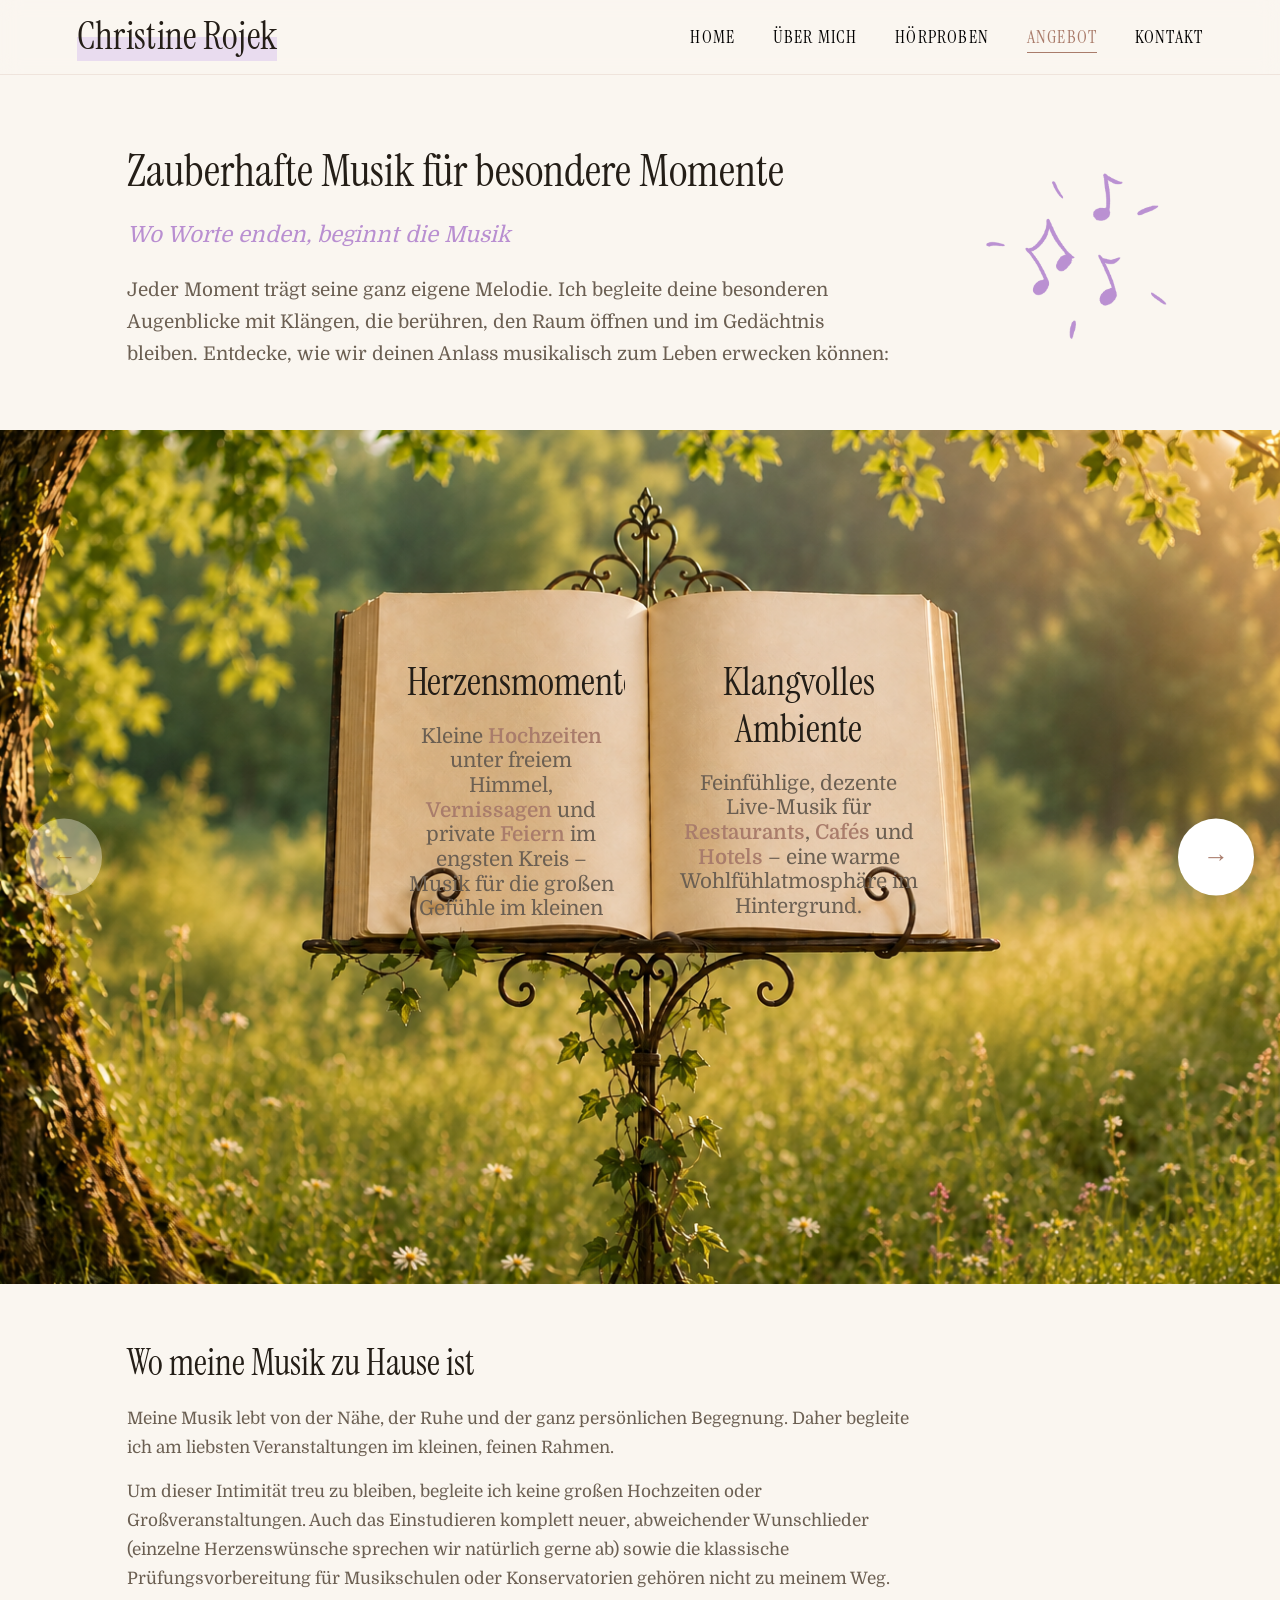
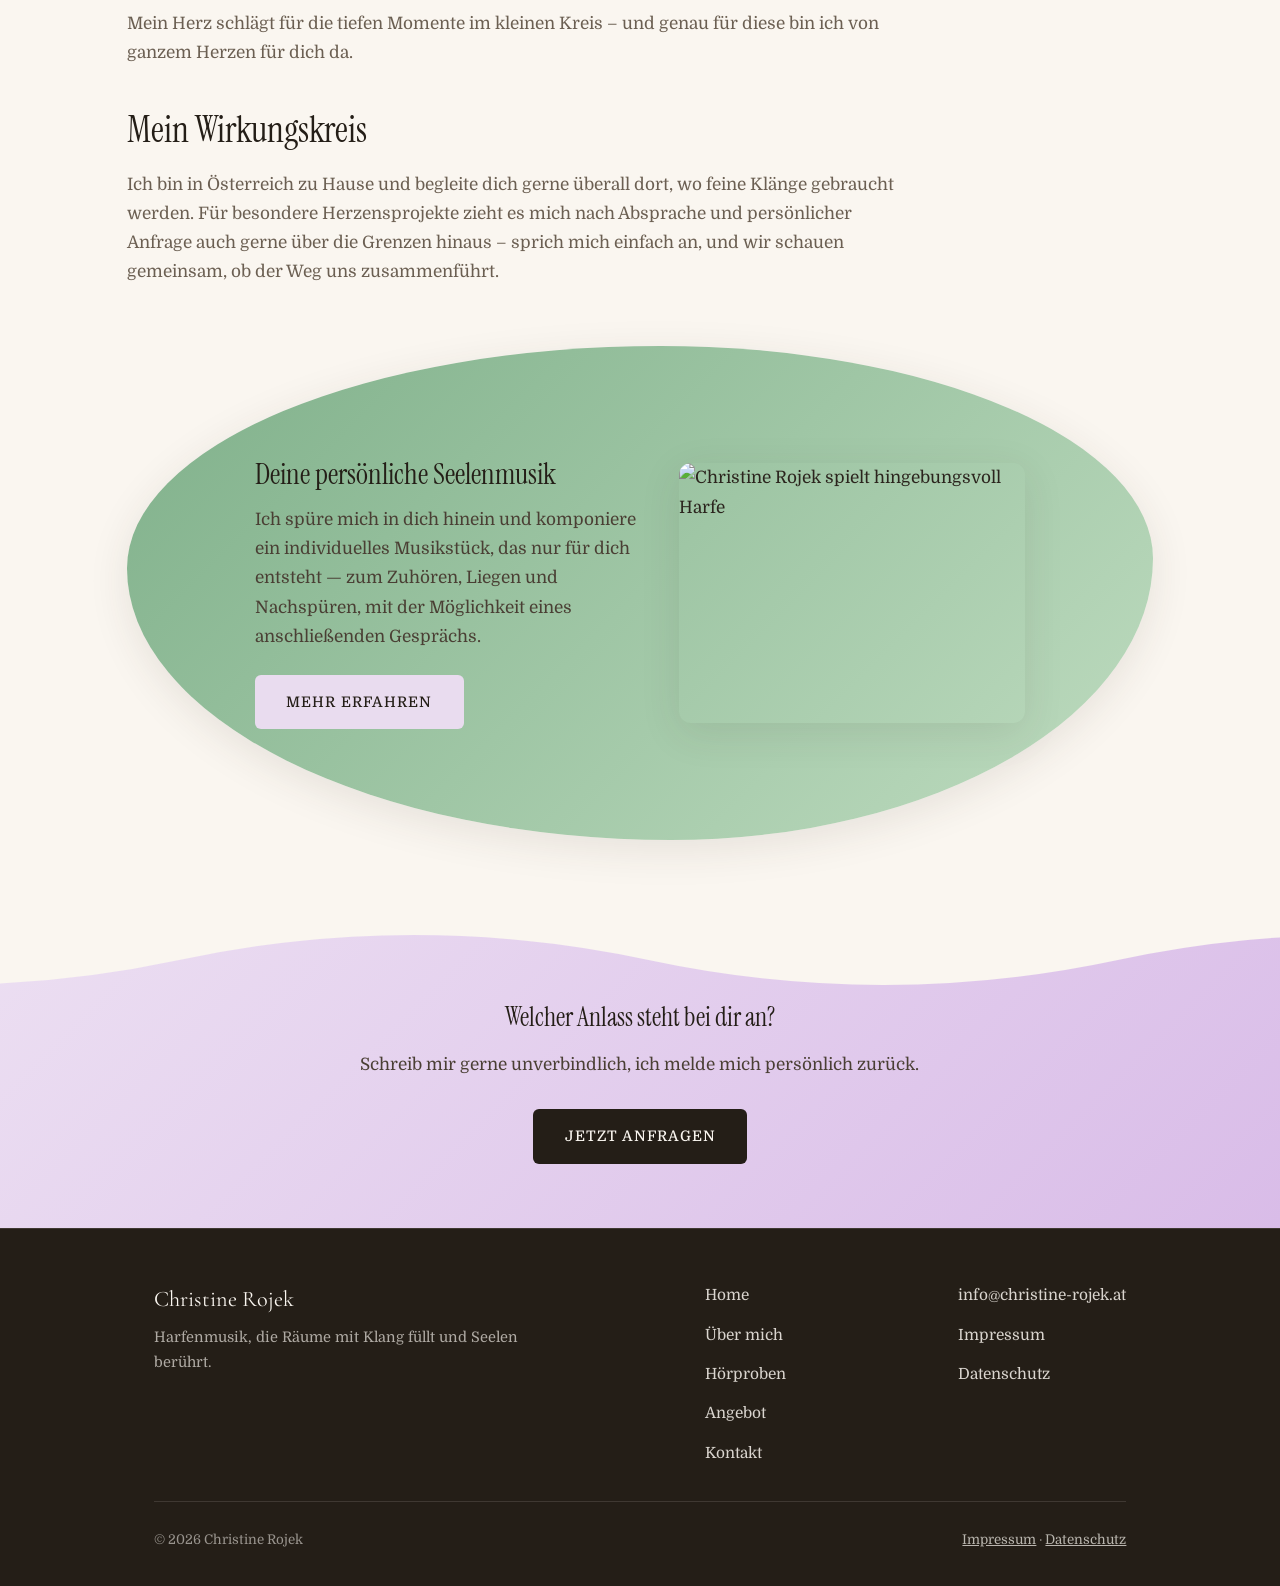
==== commit 08e070c1: "Content and text-flow fixes - Colorful gradient on Über-mich quote bubble (matched to kontakt page) " ====
--- a/angebot.html
+++ b/angebot.html
@@ -66,7 +66,7 @@
           </div>
           <div class="notenstaender__leaf" data-i="2">
             <h3>Lernen &amp; Wachsen</h3>
-            <p>Privater <strong>Unterricht</strong> und <strong>Workshops</strong><br>für Fingertechnik, Improvisation und<br>freies Spiel – in deinem<br>eigenen Tempo.</p>
+            <p>Privater <strong>Unterricht</strong> und <strong>Workshops</strong><br>für Fingertechnik, Improvisation und<br>freies Spiel – mit Freude und in deinem<br>eigenen Tempo.</p>
           </div>
         </div>
       </div>
@@ -99,7 +99,7 @@
         </div>
         <div class="offer-mobile__card" style="background: linear-gradient(135deg, #e0932f 0%, #c9381a 100%);">
           <h3>Lernen &amp; Wachsen</h3>
-          <p>Privater <strong>Unterricht</strong> und <strong>Workshops</strong> für Fingertechnik, Improvisation und freies Spiel – in deinem eigenen Tempo.</p>
+          <p>Privater <strong>Unterricht</strong> und <strong>Workshops</strong> für Fingertechnik, Improvisation und freies Spiel – mit Freude und in deinem eigenen Tempo.</p>
         </div>
       </div>
       <button type="button" class="offer-mobile__btn offer-mobile__btn--next" data-dir="1" aria-label="Nächstes Angebot">&#8594;</button>
@@ -110,7 +110,7 @@
       <h2 class="section-title" style="font-size: clamp(1.6rem, 2.8vw, 2.1rem);">Wo meine Musik zu Hause ist</h2>
       <p style="color: var(--text-soft); margin-bottom: 0.9rem;">Meine Musik lebt von der Nähe, der Ruhe und der ganz persönlichen Begegnung. Daher begleite ich am liebsten Veranstaltungen im kleinen, feinen Rahmen.</p>
       <p style="color: var(--text-soft); margin-bottom: 0.9rem;">Um dieser Intimität treu zu bleiben, begleite ich keine großen Hochzeiten oder Großveranstaltungen. Auch das Einstudieren komplett neuer, abweichender Wunschlieder (einzelne Herzenswünsche sprechen wir natürlich gerne ab) sowie die klassische Prüfungsvorbereitung für Musikschulen oder Konservatorien gehören nicht zu meinem Weg.</p>
-      <p style="color: var(--text-soft);">Mein Herz schlägt für die leisen, tiefen Momente im kleinen Kreis – und genau für diese bin ich von ganzem Herzen für dich da.</p>
+      <p style="color: var(--text-soft);">Mein Herz schlägt für die tiefen Momente im kleinen Kreis – und genau für diese bin ich von ganzem Herzen für dich da.</p>
     </div>
 
     <div style="margin-top: 2.5rem; max-width: 46em;">
--- a/css/style.css
+++ b/css/style.css
@@ -403,7 +403,7 @@
     padding: 3rem 1.5rem;
   }
   .hero-split__tagline {
-    font-size: clamp(2.1rem, 7vw, 2.8rem);
+    font-size: clamp(2.3rem, 7.5vw, 3rem);
   }
   .tagline-line--2 {
     margin-left: 0.8em;
@@ -428,7 +428,7 @@
 @media (max-width: 600px) {
   .hero-split__bubble {
     max-width: none;
-    margin: -3rem 1.1rem 1.6rem;
+    margin: -1.4rem 1.1rem 2.4rem;
     border-radius: 24px;
     padding: 2rem 1.8rem;
   }
@@ -1610,8 +1610,7 @@
   margin-right: auto;
 }
 .bio-text p {
-  text-align: justify;
-  text-justify: inter-word;
+  text-align: left;
   hyphens: none;
   position: relative;
   z-index: 1;
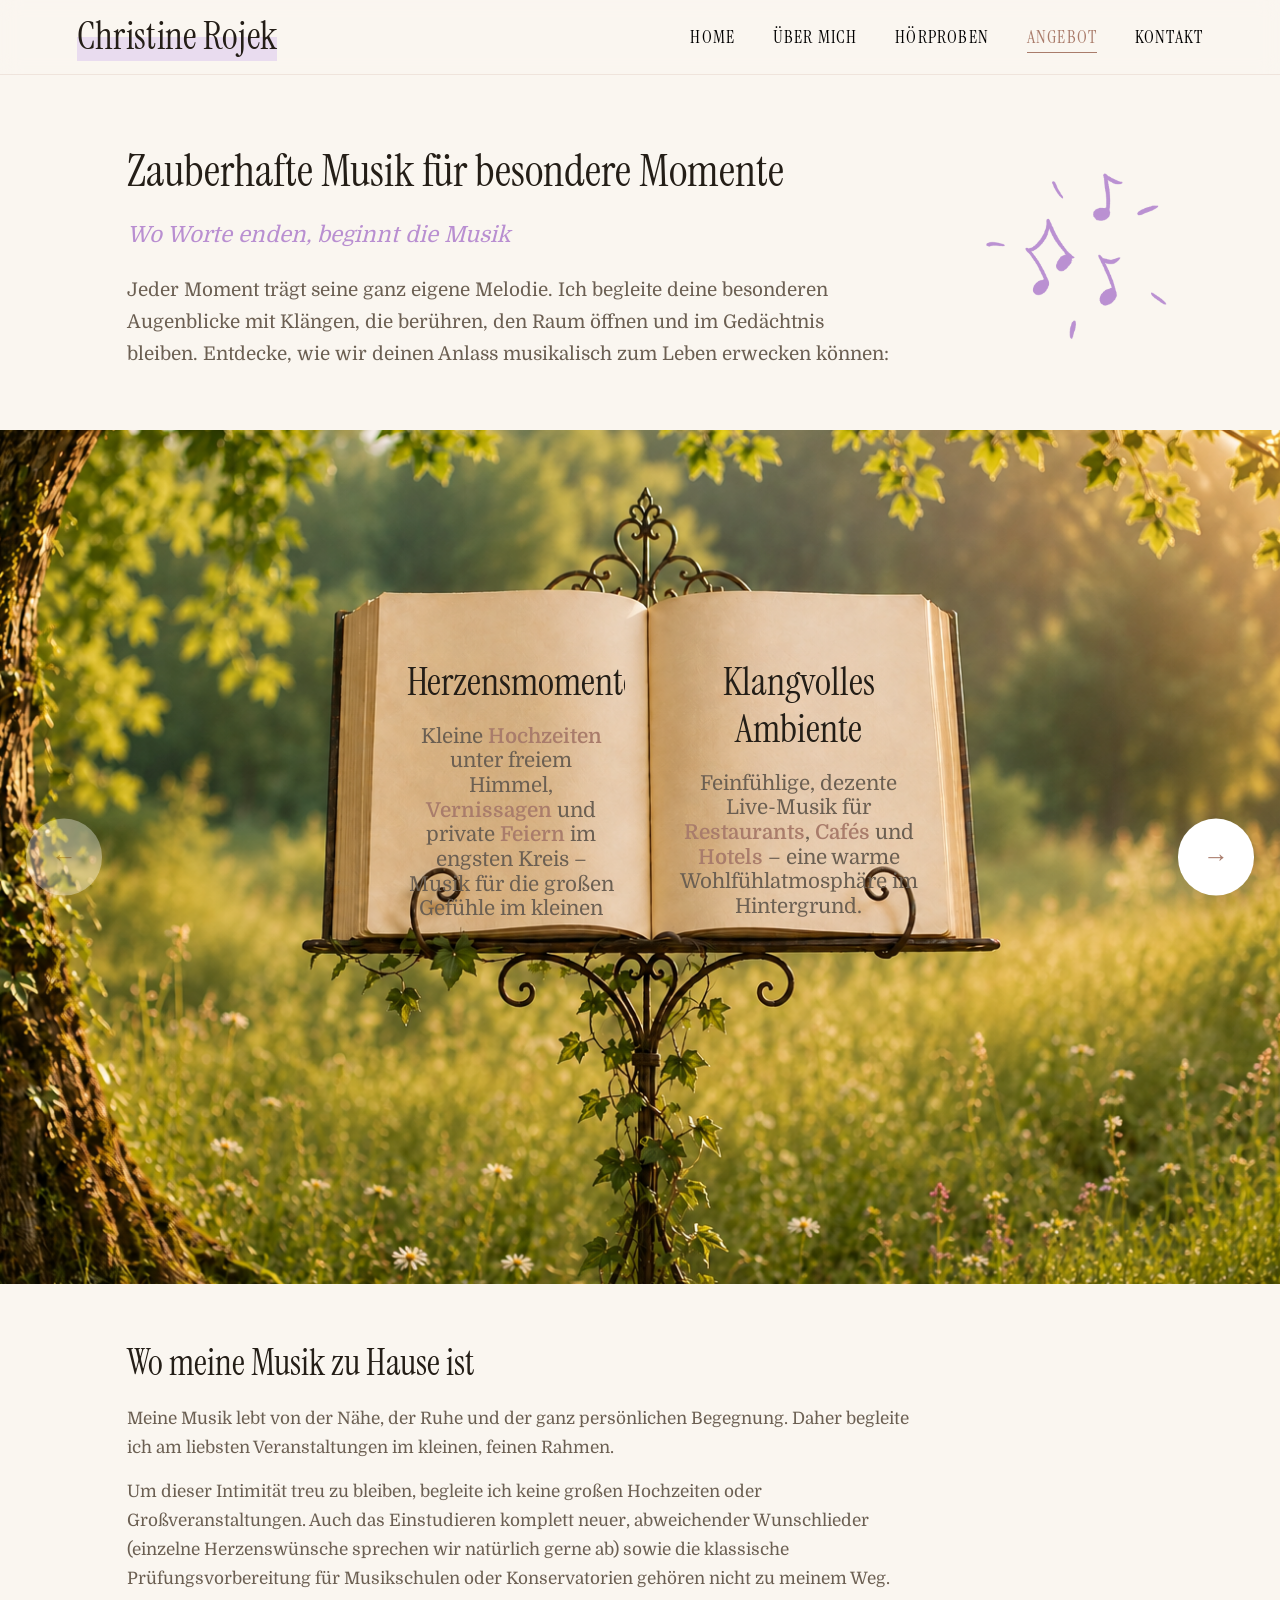
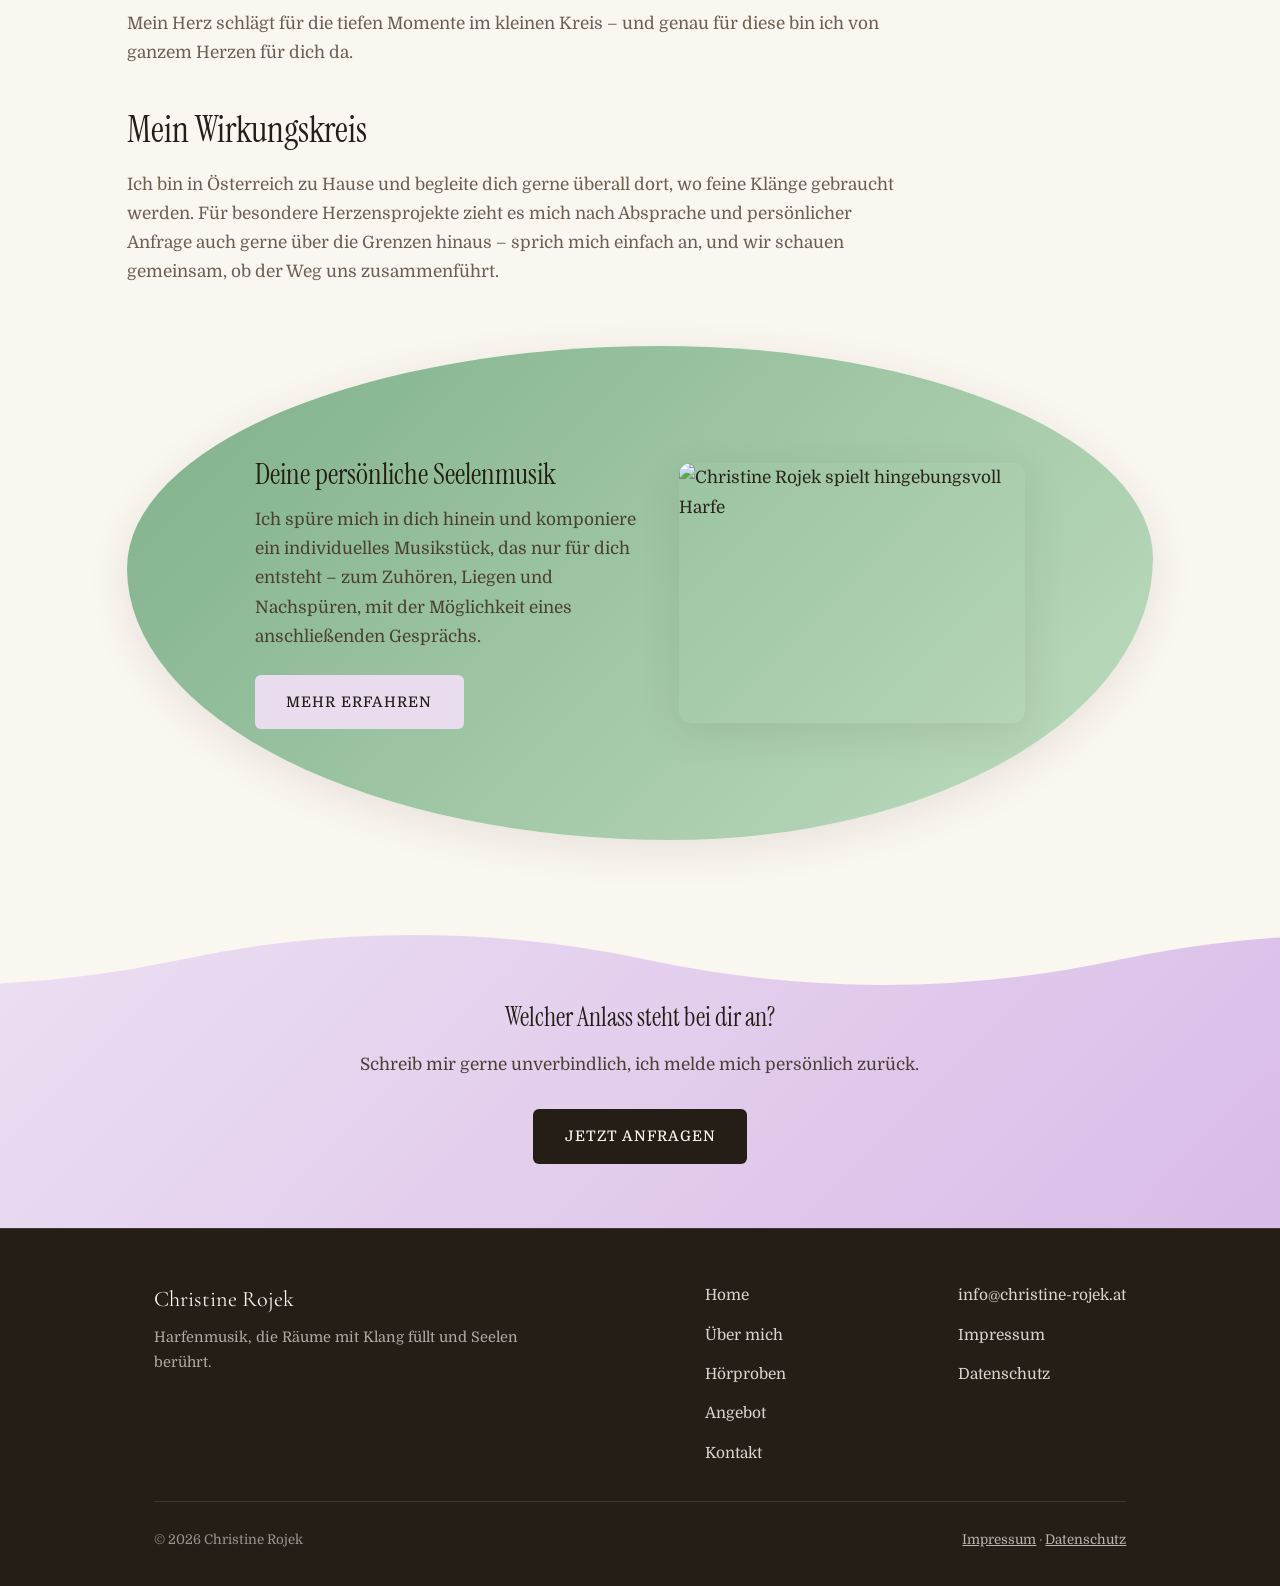
==== commit 4f2d3351: "Add real audio players, replace em-dashes with German en-dashes - Add two real Hörproben audio clips" ====
--- a/angebot.html
+++ b/angebot.html
@@ -3,7 +3,7 @@
 <head>
 <meta charset="UTF-8">
 <meta name="viewport" content="width=device-width, initial-scale=1.0">
-<title>Angebot — Christine Rojek</title>
+<title>Angebot – Christine Rojek</title>
 <meta name="description" content="Live-Harfenmusik für Hochzeiten, Gastronomie, Entspannungsangebote, besondere Bedürfnisse, individuelle Kompositionen sowie Unterricht und Workshops.">
 <link rel="stylesheet" href="css/style.css">
 </head>
@@ -121,7 +121,7 @@
     <div class="soulmusic-card">
       <div>
         <h3>Deine persönliche Seelenmusik</h3>
-        <p>Ich spüre mich in dich hinein und komponiere ein individuelles Musikstück, das nur für dich entsteht — zum Zuhören, Liegen und Nachspüren, mit der Möglichkeit eines anschließenden Gesprächs.</p>
+        <p>Ich spüre mich in dich hinein und komponiere ein individuelles Musikstück, das nur für dich entsteht – zum Zuhören, Liegen und Nachspüren, mit der Möglichkeit eines anschließenden Gesprächs.</p>
         <a href="seelenmusik.html" class="btn btn--lavender">Mehr erfahren</a>
       </div>
       <div class="soulmusic-card__media">
--- a/css/style.css
+++ b/css/style.css
@@ -725,11 +725,11 @@
 @media (max-width: 600px) {
   .offer-grid { grid-template-columns: 1fr; justify-items: center; }
   .offer-grid .offer-card {
-    max-width: 240px;
-    padding: 1.7rem 1.7rem;
-  }
-  .offer-card h3 { font-size: 1.1rem; margin-top: 0.4rem; }
-  .offer-card p { font-size: 0.85rem; letter-spacing: -0.01em; }
+    max-width: 250px;
+    padding: 2rem 1.9rem;
+  }
+  .offer-card h3 { font-size: 1.02rem; margin-top: 0.3rem; }
+  .offer-card p { font-size: 0.8rem; letter-spacing: -0.01em; }
 }
 
 .offer-carousel {
@@ -1256,7 +1256,7 @@
 }
 .audio-card h3 { font-size: 1.15rem; }
 .audio-card p { color: var(--text-soft); font-size: 0.92rem; }
-.audio-card audio { width: 100%; }
+.audio-card audio { width: 100%; max-width: 260px; display: block; margin: 0 auto; }
 
 .audio-card--soft {
   background: var(--gradient-hero);
@@ -1265,6 +1265,10 @@
   padding: clamp(2.6rem, 6vw, 3.6rem) clamp(2.2rem, 7vw, 4rem);
   text-align: center;
   align-items: center;
+  min-height: 320px;
+  display: flex;
+  flex-direction: column;
+  justify-content: center;
 }
 .audio-card--soft h3 {
   font-family: 'Instrument Serif', var(--serif);
@@ -1300,6 +1304,17 @@
   .section--wave-lavender .audio-bubble-row {
     margin: 0 !important;
     max-width: 100% !important;
+  }
+  .audio-bubble-row .audio-card--soft p {
+    font-size: 0.74rem;
+    letter-spacing: -0.015em;
+    line-height: 1.35;
+  }
+  .audio-bubble-row .audio-card--soft {
+    padding-left: clamp(3rem, 10vw, 5rem);
+    padding-right: clamp(3rem, 10vw, 5rem);
+    padding-top: clamp(2.6rem, 7vw, 3.6rem);
+    padding-bottom: clamp(2.6rem, 7vw, 3.6rem);
   }
 }
 
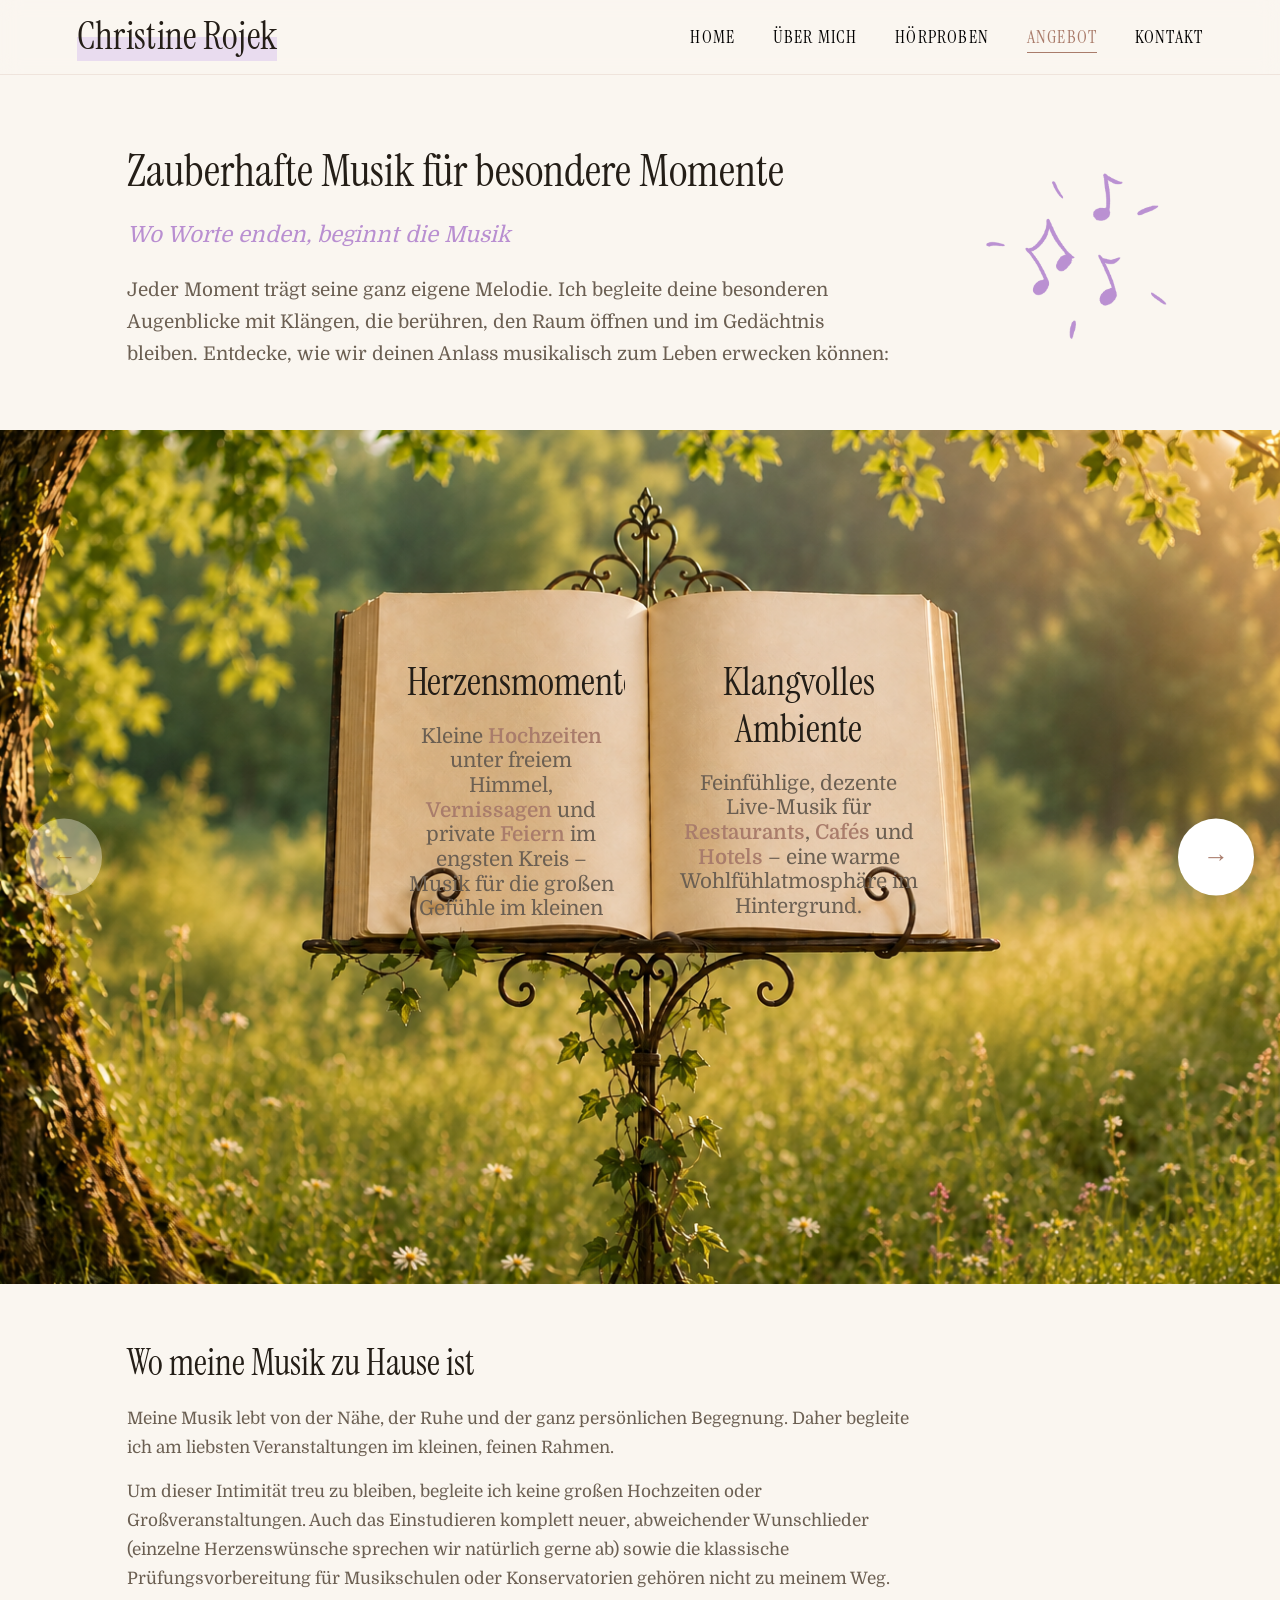
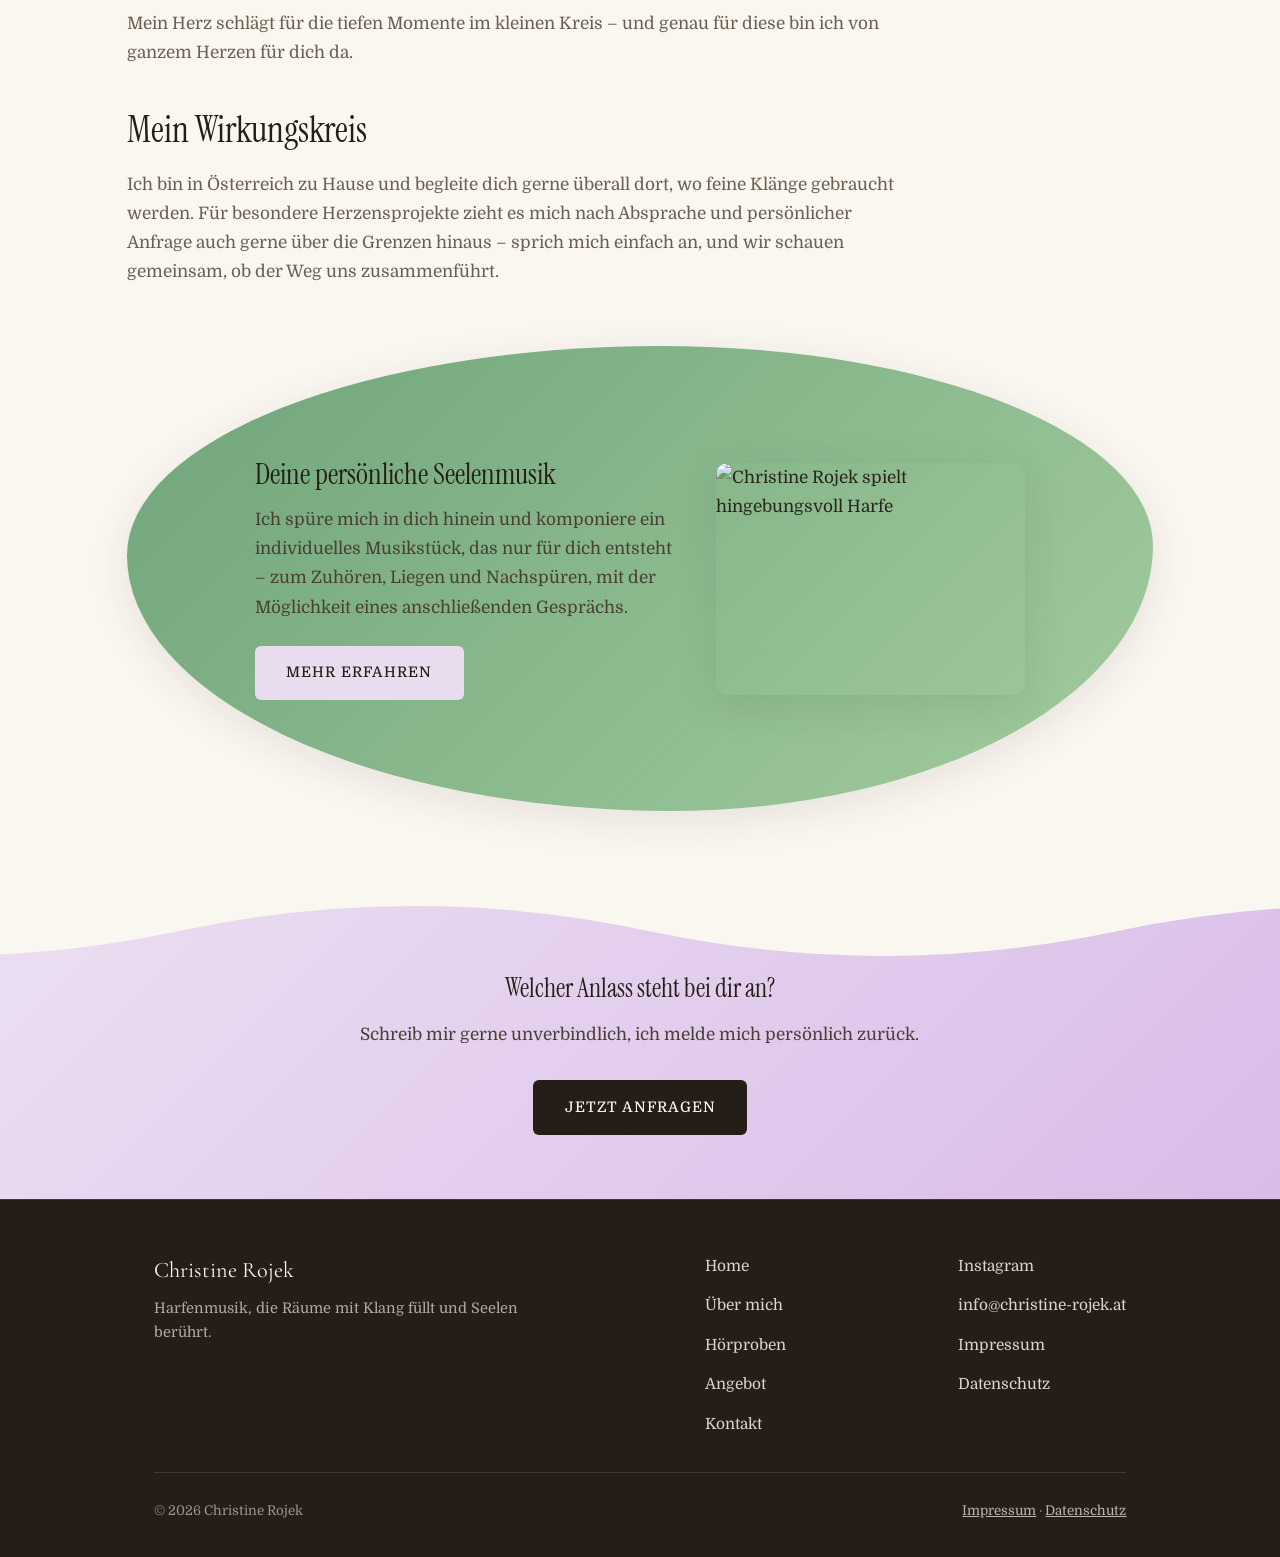
==== commit 631f5e18: "Rework Seelenmusik desktop bubbles into elongated ellipses, add Instagram embed and footer link - Re" ====
--- a/angebot.html
+++ b/angebot.html
@@ -155,6 +155,7 @@
       </nav>
       <nav>
         <ul>
+          <li><a href="https://www.instagram.com/christineroj/" target="_blank" rel="noopener">Instagram</a></li>
           <li><a href="mailto:info@christine-rojek.at">info@christine-rojek.at</a></li>
           <li><a href="impressum.html">Impressum</a></li>
           <li><a href="datenschutz.html">Datenschutz</a></li>
--- a/css/style.css
+++ b/css/style.css
@@ -428,7 +428,7 @@
 @media (max-width: 600px) {
   .hero-split__bubble {
     max-width: none;
-    margin: -1.4rem 1.1rem 2.4rem;
+    margin: 0.8rem 1.1rem 2.4rem;
     border-radius: 24px;
     padding: 2rem 1.8rem;
   }
@@ -1089,13 +1089,102 @@
 }
 
 /* Seelenmusik-Kachel */
+.home-offer-flex {
+  display: flex;
+  flex-direction: column;
+}
+.home-offer-flex .soulmusic-wrap {
+  order: -1;
+  display: flex;
+  flex-direction: column;
+  gap: 2.6rem;
+}
+@media (max-width: 900px) {
+  .home-offer-flex {
+    margin-top: 2.2rem;
+  }
+}
+.home-offer-flex .soulmusic-wrap .soulmusic-card {
+  margin-top: 0;
+}
+.soulmusic-card.soulmusic-card--yellow {
+  background: linear-gradient(135deg, #f2eeae 0%, #ece49a 100%);
+}
+@media (min-width: 901px) {
+  .section-title--offers {
+    text-align: center;
+  }
+  .home-offer-flex .soulmusic-wrap {
+    order: 1;
+    margin-top: 3.5rem;
+    gap: 0;
+  }
+  .home-offer-flex .soulmusic-wrap .soulmusic-card {
+    width: 76%;
+    margin-top: 0;
+    margin-left: 0;
+    margin-right: auto;
+    align-self: auto;
+    grid-template-columns: minmax(0, 1fr) minmax(0, 1.3fr);
+    grid-template-rows: auto auto auto;
+    align-items: center;
+    border-radius: 50%;
+    padding: 7.5% 14% 8.5% 14%;
+  }
+  .home-offer-flex .soulmusic-wrap .soulmusic-card--yellow {
+    width: 76%;
+    margin-top: 1rem;
+    margin-left: auto;
+    margin-right: 0;
+    align-self: auto;
+    grid-template-columns: minmax(0, 1.4fr) minmax(0, 1fr);
+    border-radius: 50%;
+    padding: 7.5% 11% 8.5% 14%;
+  }
+  .home-offer-flex .soulmusic-wrap .soulmusic-card {
+    gap: 1.4rem 0.8rem;
+  }
+  .home-offer-flex .soulmusic-wrap .soulmusic-card__heading {
+    grid-column: 1 / -1;
+    grid-row: 1;
+    white-space: normal;
+    margin-bottom: 0;
+    font-size: clamp(1.65rem, 2.2vw, 2.1rem);
+    text-align: center;
+  }
+  .home-offer-flex .soulmusic-wrap .soulmusic-card__media {
+    grid-row: 2;
+    grid-column: 1;
+  }
+  .home-offer-flex .soulmusic-wrap .soulmusic-card__text {
+    grid-row: 2;
+    grid-column: 2;
+  }
+  .home-offer-flex .soulmusic-wrap .soulmusic-card p {
+    margin-bottom: 0.8rem;
+    line-height: 1.45;
+  }
+  .home-offer-flex .soulmusic-wrap .soulmusic-card .btn {
+    grid-row: 3;
+    grid-column: 1 / -1;
+    justify-self: center;
+    font-size: 0.78rem;
+    padding: 0.65em 1.7em;
+  }
+  .home-offer-flex .soulmusic-wrap .soulmusic-card--yellow .soulmusic-card__media {
+    grid-column: 2;
+  }
+  .home-offer-flex .soulmusic-wrap .soulmusic-card--yellow .soulmusic-card__text {
+    grid-column: 1;
+  }
+}
 .soulmusic-card {
   margin-top: 3.5rem;
   display: grid;
-  grid-template-columns: 1.1fr 1fr;
+  grid-template-columns: 1.35fr 1fr;
   align-items: center;
   gap: 2.5rem;
-  background: linear-gradient(135deg, #7fb08a 0%, #bfdcc0 100%);
+  background: linear-gradient(135deg, #6fa47a 0%, #a3cc9f 100%);
   border-radius: 52% 48% 47% 53% / 45% 43% 57% 55%;
   padding: clamp(4rem, 9vw, 6.5rem) clamp(4.5rem, 10vw, 8rem);
   box-shadow: var(--shadow-soft);
@@ -1383,6 +1472,15 @@
 .tag-bubble:nth-child(8n+6) { border-radius: 45% 55% 60% 40% / 50% 50% 50% 50%; --ty: -4px; }
 .tag-bubble:nth-child(8n+7) { border-radius: 58% 42% 48% 52% / 50% 50% 50% 50%; --ty: -8px; margin-top: 1.4rem; margin-left: 2.2rem; }
 .tag-bubble:nth-child(8n+8) { border-radius: 40% 60% 57% 43% / 50% 50% 50% 50%; --ty: 6px; margin-top: 1.4rem; }
+
+.video-embed {
+  margin-top: 2.5rem;
+  display: flex;
+  justify-content: center;
+}
+.video-embed .instagram-media {
+  margin: 0 auto !important;
+}
 
 .video-frame {
   margin-top: 2.5rem;
@@ -1625,7 +1723,8 @@
   margin-right: auto;
 }
 .bio-text p {
-  text-align: left;
+  text-align: justify;
+  text-justify: inter-word;
   hyphens: none;
   position: relative;
   z-index: 1;
@@ -1689,6 +1788,7 @@
 }
 @media (max-width: 700px) {
   .bio-text__decoration { display: none; }
+  .bio-text p { text-align: left; }
 }
 .deco-note {
   position: absolute;
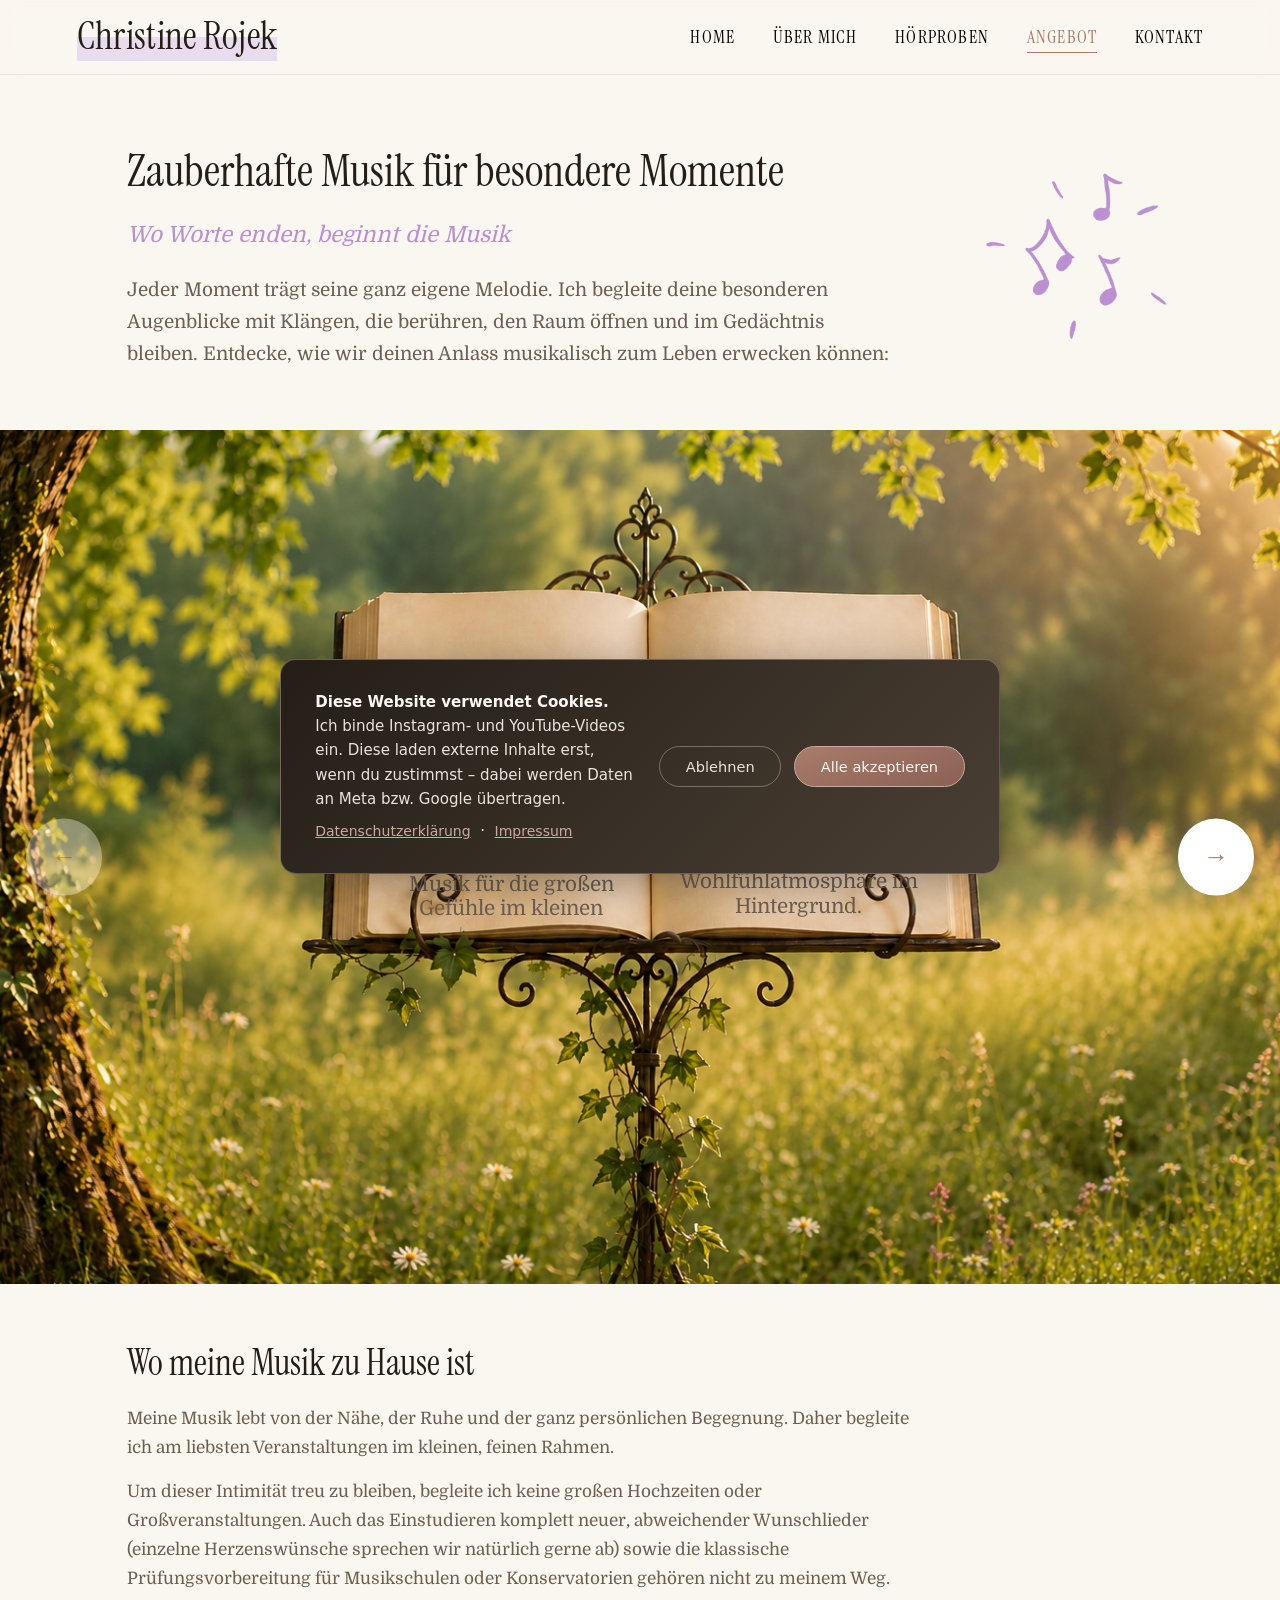
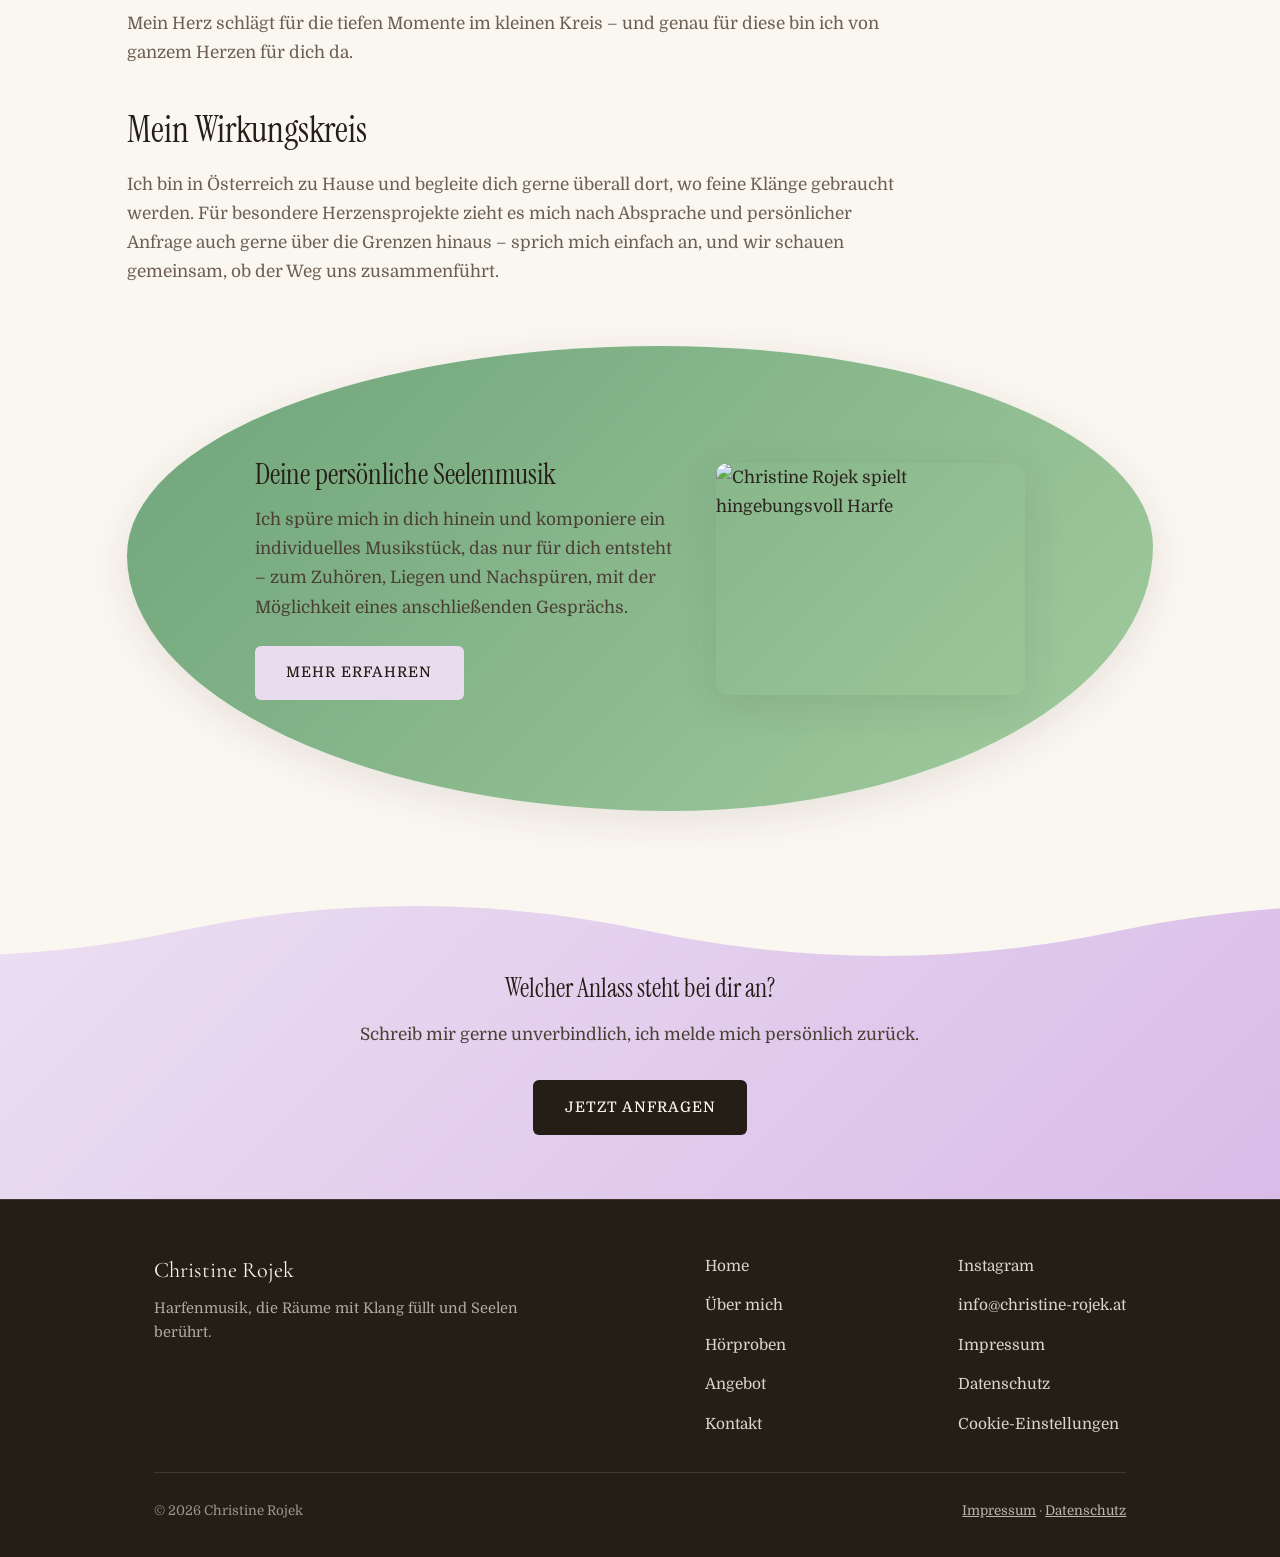
==== commit c858c402: "Fix broken Seelenmusik booking form and add cookie consent for Instagram/YouTube embeds - Wire seele" ====
--- a/angebot.html
+++ b/angebot.html
@@ -6,6 +6,7 @@
 <title>Angebot – Christine Rojek</title>
 <meta name="description" content="Live-Harfenmusik für Hochzeiten, Gastronomie, Entspannungsangebote, besondere Bedürfnisse, individuelle Kompositionen sowie Unterricht und Workshops.">
 <link rel="stylesheet" href="css/style.css">
+<script src="js/cookie-banner.js"></script>
 </head>
 <body>
 
@@ -159,6 +160,7 @@
           <li><a href="mailto:info@christine-rojek.at">info@christine-rojek.at</a></li>
           <li><a href="impressum.html">Impressum</a></li>
           <li><a href="datenschutz.html">Datenschutz</a></li>
+          <li><a href="#" id="cookie-settings">Cookie-Einstellungen</a></li>
         </ul>
       </nav>
     </div>
--- a/css/style.css
+++ b/css/style.css
@@ -57,6 +57,7 @@
   background: var(--cream);
   line-height: 1.7;
   -webkit-font-smoothing: antialiased;
+  overflow-x: hidden;
 }
 img { max-width: 100%; display: block; }
 a { color: inherit; text-decoration: none; }
@@ -1117,65 +1118,55 @@
   .home-offer-flex .soulmusic-wrap {
     order: 1;
     margin-top: 3.5rem;
-    gap: 0;
+    gap: 1.2rem;
+    margin-left: calc(-50vw + 50% + 57px);
+    width: calc(100vw - 114px);
   }
   .home-offer-flex .soulmusic-wrap .soulmusic-card {
-    width: 76%;
+    display: flex;
+    width: 58vw;
     margin-top: 0;
     margin-left: 0;
     margin-right: auto;
     align-self: auto;
-    grid-template-columns: minmax(0, 1fr) minmax(0, 1.3fr);
-    grid-template-rows: auto auto auto;
     align-items: center;
     border-radius: 50%;
-    padding: 7.5% 14% 8.5% 14%;
+    padding: 6.5% 11% 6.5% 8%;
   }
   .home-offer-flex .soulmusic-wrap .soulmusic-card--yellow {
-    width: 76%;
-    margin-top: 1rem;
+    width: 58vw;
+    margin-top: 0;
     margin-left: auto;
     margin-right: 0;
     align-self: auto;
-    grid-template-columns: minmax(0, 1.4fr) minmax(0, 1fr);
     border-radius: 50%;
-    padding: 7.5% 11% 8.5% 14%;
+    padding: 6.5% 11% 6.5% 8%;
   }
   .home-offer-flex .soulmusic-wrap .soulmusic-card {
-    gap: 1.4rem 0.8rem;
+    gap: 2rem;
   }
   .home-offer-flex .soulmusic-wrap .soulmusic-card__heading {
-    grid-column: 1 / -1;
-    grid-row: 1;
     white-space: normal;
-    margin-bottom: 0;
-    font-size: clamp(1.65rem, 2.2vw, 2.1rem);
-    text-align: center;
+    margin-bottom: 0.6rem;
+    font-size: clamp(1.4rem, 1.85vw, 1.9rem);
+    text-align: left;
   }
   .home-offer-flex .soulmusic-wrap .soulmusic-card__media {
-    grid-row: 2;
-    grid-column: 1;
-  }
-  .home-offer-flex .soulmusic-wrap .soulmusic-card__text {
-    grid-row: 2;
-    grid-column: 2;
+    flex: 0 0 44%;
+  }
+  .home-offer-flex .soulmusic-wrap .soulmusic-card__content {
+    flex: 1 1 auto;
+    display: flex;
+    flex-direction: column;
+    align-items: flex-start;
   }
   .home-offer-flex .soulmusic-wrap .soulmusic-card p {
     margin-bottom: 0.8rem;
     line-height: 1.45;
   }
   .home-offer-flex .soulmusic-wrap .soulmusic-card .btn {
-    grid-row: 3;
-    grid-column: 1 / -1;
-    justify-self: center;
     font-size: 0.78rem;
     padding: 0.65em 1.7em;
-  }
-  .home-offer-flex .soulmusic-wrap .soulmusic-card--yellow .soulmusic-card__media {
-    grid-column: 2;
-  }
-  .home-offer-flex .soulmusic-wrap .soulmusic-card--yellow .soulmusic-card__text {
-    grid-column: 1;
   }
 }
 .soulmusic-card {
@@ -1480,6 +1471,29 @@
 }
 .video-embed .instagram-media {
   margin: 0 auto !important;
+}
+.video-embed .embed-placeholder {
+  width: 100%;
+  max-width: 540px;
+  aspect-ratio: 4 / 5;
+  border-radius: var(--radius);
+  background: var(--brown-deep);
+  box-shadow: var(--shadow-soft);
+}
+.embed-placeholder {
+  display: flex;
+  flex-direction: column;
+  align-items: center;
+  justify-content: center;
+  gap: 1.2rem;
+  padding: 2rem;
+  text-align: center;
+}
+.embed-placeholder p {
+  font-style: normal;
+  color: var(--pastel-peach);
+  font-size: 0.95rem;
+  max-width: 32em;
 }
 
 .video-frame {
@@ -1645,6 +1659,16 @@
 }
 .form-row textarea { resize: vertical; min-height: 140px; }
 .form-note { font-size: 0.85rem; color: var(--text-soft); margin-top: -0.4rem; }
+.form-status {
+  display: none;
+  font-size: 0.95rem;
+  padding: 0.9em 1.1em;
+  border-radius: var(--radius-sm);
+  margin-top: -0.4rem;
+}
+.form-status:not(:empty) { display: block; }
+.form-status--success { background: var(--gradient-sage); color: var(--brown-deep); }
+.form-status--error { background: var(--pastel-rose); color: var(--brown-deep); }
 
 .package-choice { display: flex; flex-wrap: wrap; gap: 1rem; }
 .package-choice__option {
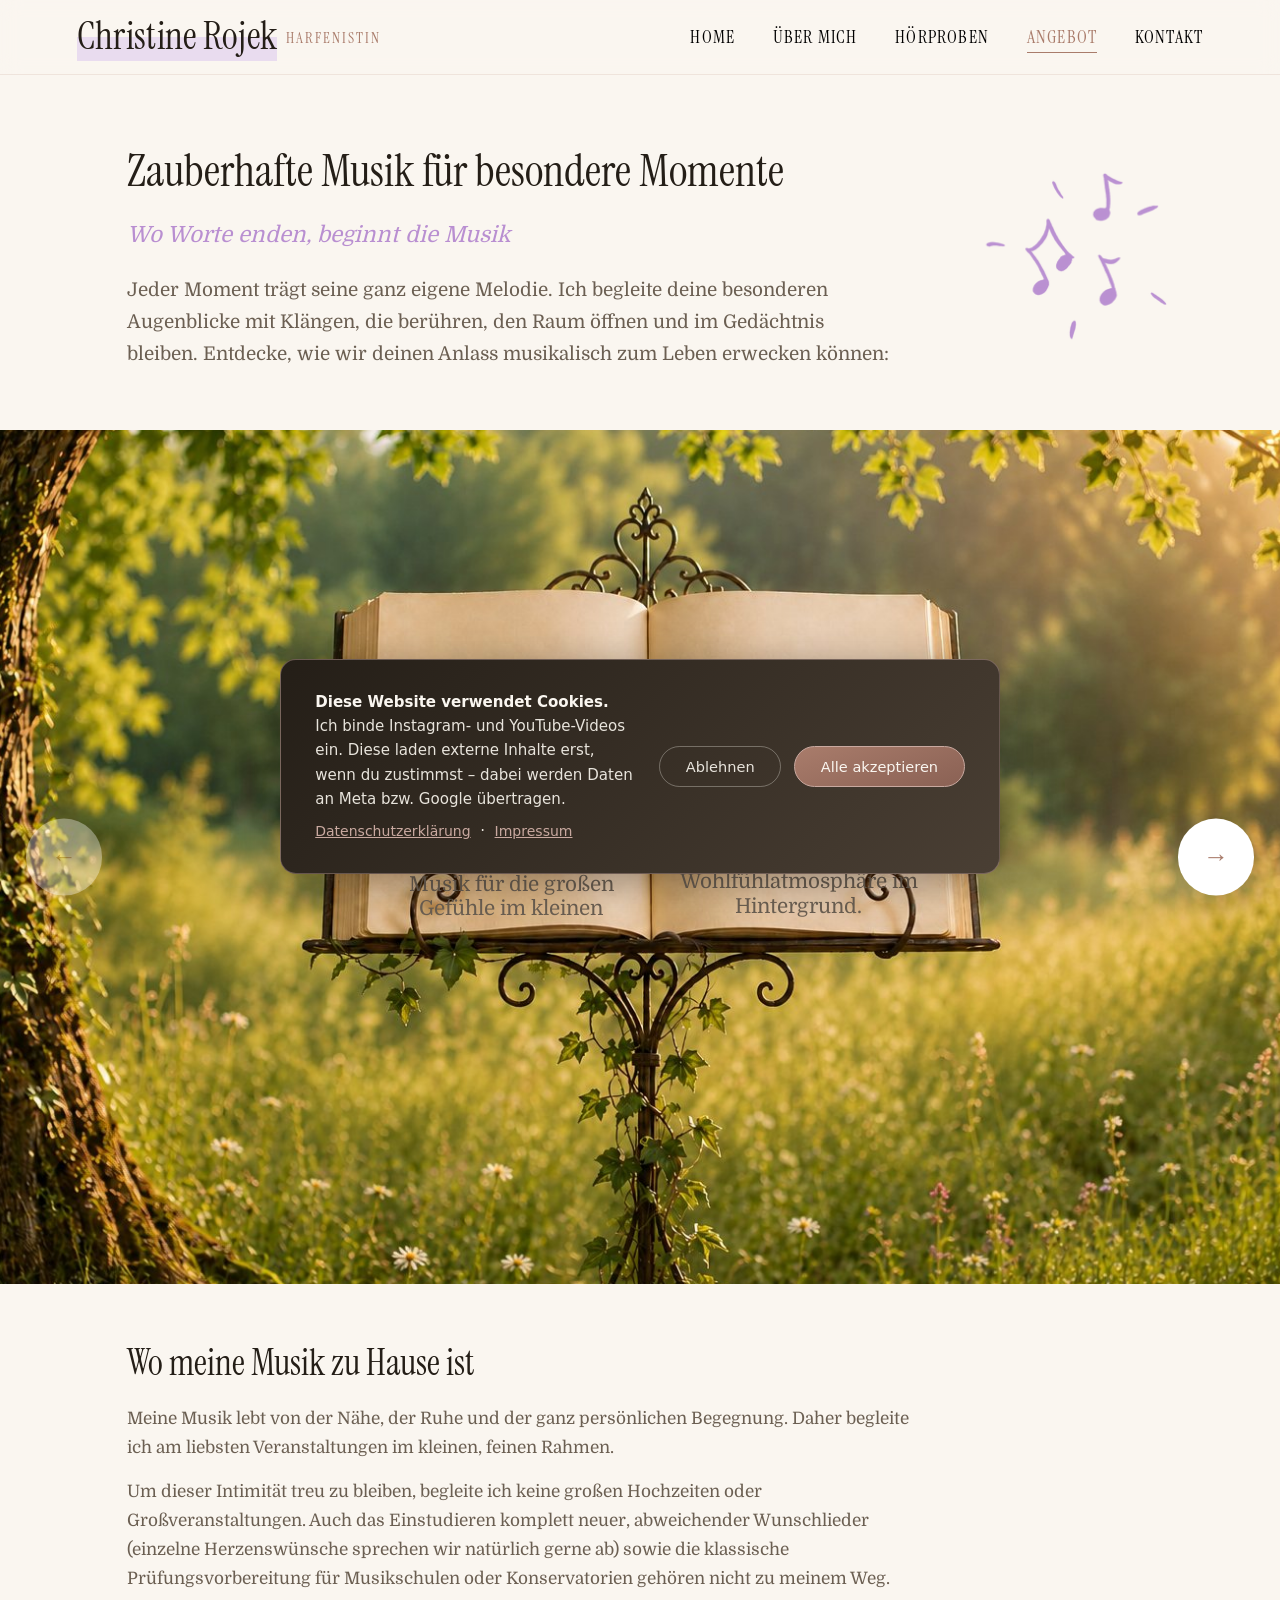
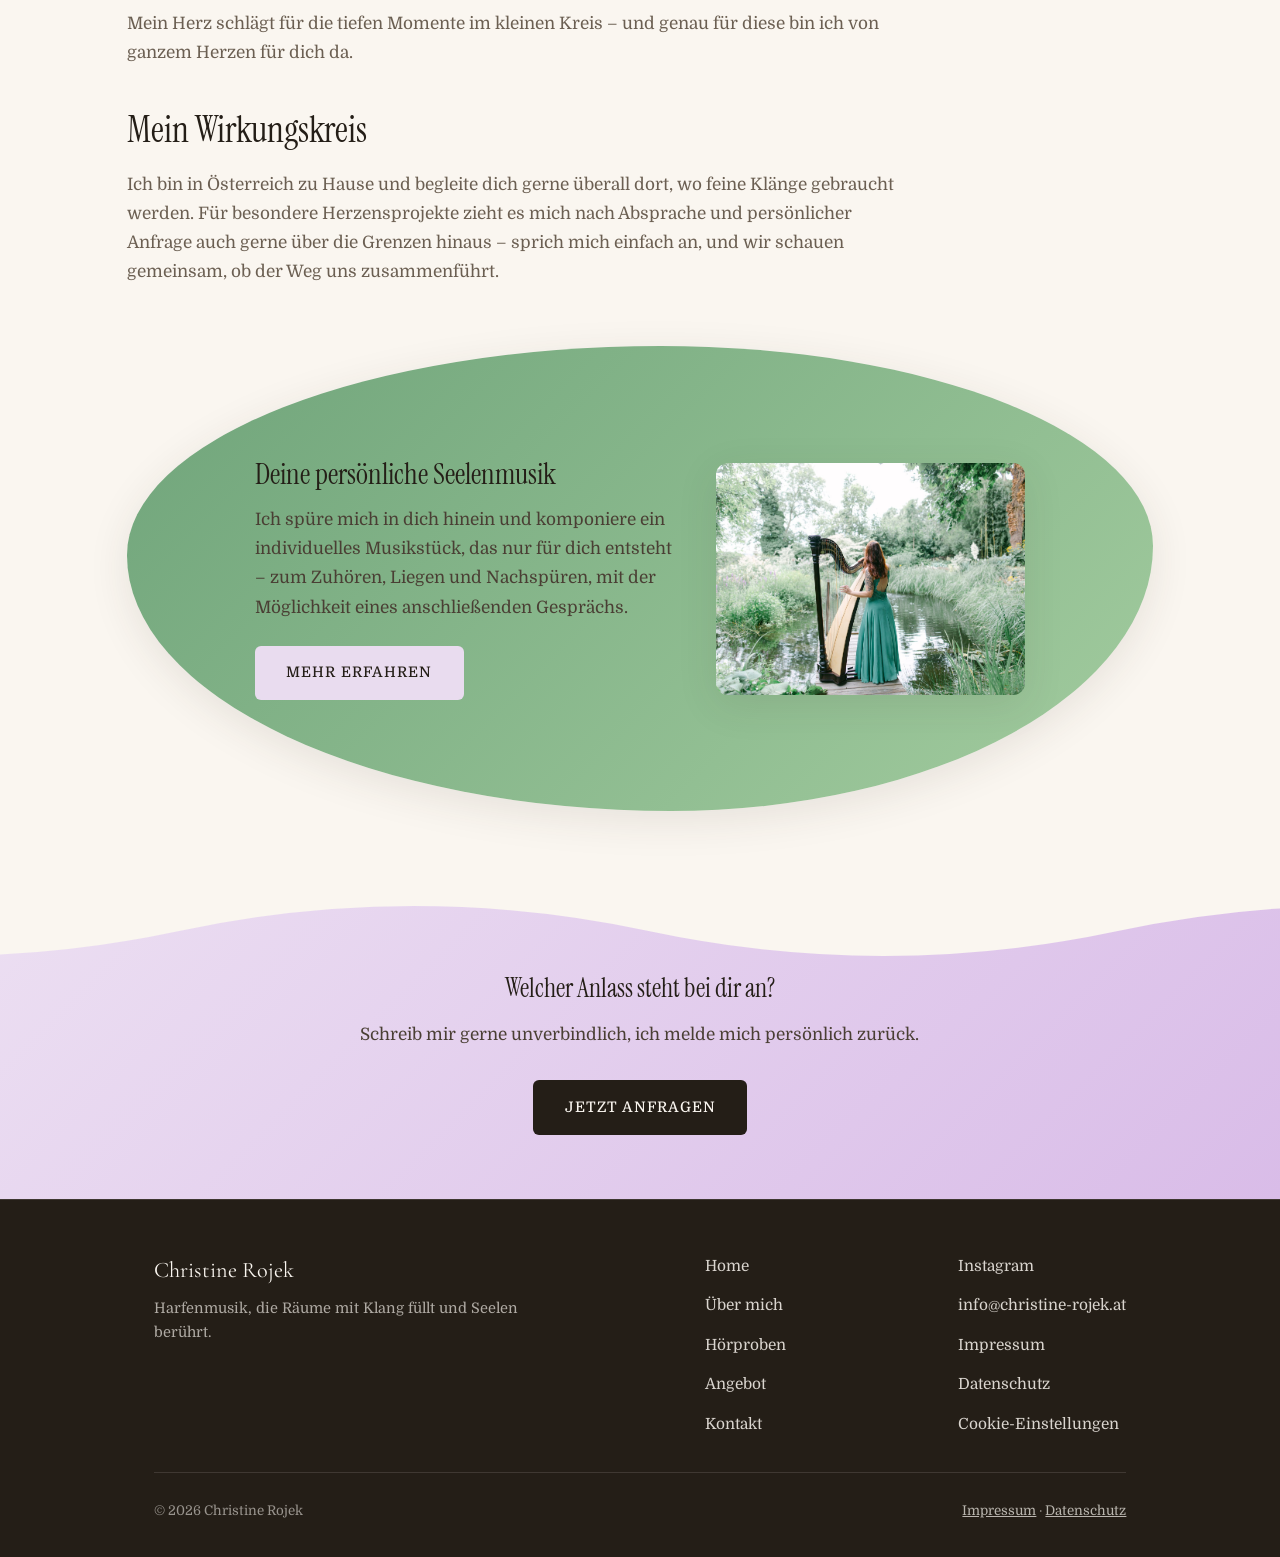
==== commit d836b775: "On-page SEO: titles, meta descriptions, canonicals, structured data, image compression - Update <tit" ====
--- a/angebot.html
+++ b/angebot.html
@@ -3,15 +3,24 @@
 <head>
 <meta charset="UTF-8">
 <meta name="viewport" content="width=device-width, initial-scale=1.0">
-<title>Angebot – Christine Rojek</title>
-<meta name="description" content="Live-Harfenmusik für Hochzeiten, Gastronomie, Entspannungsangebote, besondere Bedürfnisse, individuelle Kompositionen sowie Unterricht und Workshops.">
+<title>Harfenistin für Hochzeit & Veranstaltungen | Christine Rojek</title>
+<meta name="description" content="Live-Harfenmusik für kleine Hochzeiten, Veranstaltungen, Vernissagen, Yoga, Qi Gong und besondere Anlässe – mit Christine Rojek.">
+<link rel="canonical" href="https://christine-rojek.at/angebot.html">
+<meta property="og:type" content="website">
+<meta property="og:locale" content="de_AT">
+<meta property="og:site_name" content="Christine Rojek">
+<meta property="og:title" content="Harfenistin für Hochzeit & Veranstaltungen | Christine Rojek">
+<meta property="og:description" content="Live-Harfenmusik für kleine Hochzeiten, Veranstaltungen, Vernissagen, Yoga, Qi Gong und besondere Anlässe – mit Christine Rojek.">
+<meta property="og:image" content="https://christine-rojek.at/img/christine_rojek-114.jpg">
+<meta property="og:url" content="https://christine-rojek.at/angebot.html">
+<meta name="twitter:card" content="summary_large_image">
 <link rel="stylesheet" href="css/style.css">
 <script src="js/cookie-banner.js"></script>
 </head>
 <body>
 
 <header class="site-header">
-  <a href="index.html" class="site-header__name"><span class="site-header__name-highlight">Christine Rojek</span></a>
+  <a href="index.html" class="site-header__name"><span class="site-header__name-highlight">Christine Rojek</span><span class="site-header__jobtitle">Harfenistin</span></a>
   <nav class="site-nav">
     <ul class="site-nav__list">
       <li><a href="index.html">Home</a></li>
@@ -27,7 +36,7 @@
 <section class="section">
   <div class="container">
     <div style="position: relative;">
-      <h2 class="section-title">Zauberhafte Musik für besondere Momente</h2>
+      <h1 class="section-title">Zauberhafte Musik für besondere Momente</h1>
       <p style="font-family: var(--sans); font-style: italic; font-size: 1.3rem; color: var(--pastel-lavender-deep); margin-bottom: 1.2rem;">Wo Worte enden, beginnt die Musik</p>
       <p class="lede" style="max-width: min(100%, 780px); padding-right: 1rem;">Jeder Moment trägt seine ganz eigene Melodie. Ich begleite deine besonderen Augenblicke mit Klängen, die berühren, den Raum öffnen und im Gedächtnis bleiben. Entdecke, wie wir deinen Anlass musikalisch zum Leben erwecken können:</p>
       <div aria-hidden="true" class="angebot-notes-accent" style="position: absolute; right: -20px; top: 50%; transform: translateY(-50%); width: 200px; height: 200px; overflow: hidden; pointer-events: none;">
@@ -39,7 +48,7 @@
       <button type="button" class="notenstaender__side-btn notenstaender__side-btn--prev" data-dir="-1" aria-label="Vorherige Doppelseite">&#8592;</button>
       <button type="button" class="notenstaender__side-btn notenstaender__side-btn--next" data-dir="1" aria-label="Nächste Doppelseite">&#8594;</button>
       <div class="notenstaender__stage">
-        <img class="notenstaender__bg" src="img/notenstaender-buch-finalfinal.png" alt="Aufgeschlagenes Notenbuch auf einem antiken Notenständer">
+        <img class="notenstaender__bg" src="img/notenstaender-buch-finalfinal.jpg" alt="Aufgeschlagenes Notenbuch auf einem antiken Notenständer">
 
         <div class="notenstaender__page notenstaender__page--left">
           <div class="notenstaender__leaf is-active" data-i="0">
--- a/css/style.css
+++ b/css/style.css
@@ -162,6 +162,7 @@
   margin-bottom: 1.3rem;
 }
 
+h1.section-title,
 h2.section-title {
   font-size: clamp(1.9rem, 3.5vw, 2.7rem);
   margin-bottom: 1.1rem;
@@ -258,6 +259,13 @@
   color: var(--terracotta);
   margin-top: 3px;
 }
+.site-header__name .site-header__jobtitle {
+  display: inline;
+  margin-top: 0;
+  margin-left: 0.6em;
+  font-size: 0.85rem;
+  vertical-align: middle;
+}
 .site-header__name .site-header__name-highlight {
   display: inline;
   font-family: 'Instrument Serif', var(--serif);
@@ -371,6 +379,14 @@
 }
 .tagline-line--3 {
   margin-left: 2.8em;
+}
+.hero-split__subline {
+  font-family: var(--sans);
+  font-size: 0.85rem;
+  letter-spacing: 0.3px;
+  color: var(--text-soft);
+  margin-top: 0.9rem;
+  max-width: 460px;
 }
 .hero-split__media {
   position: relative;
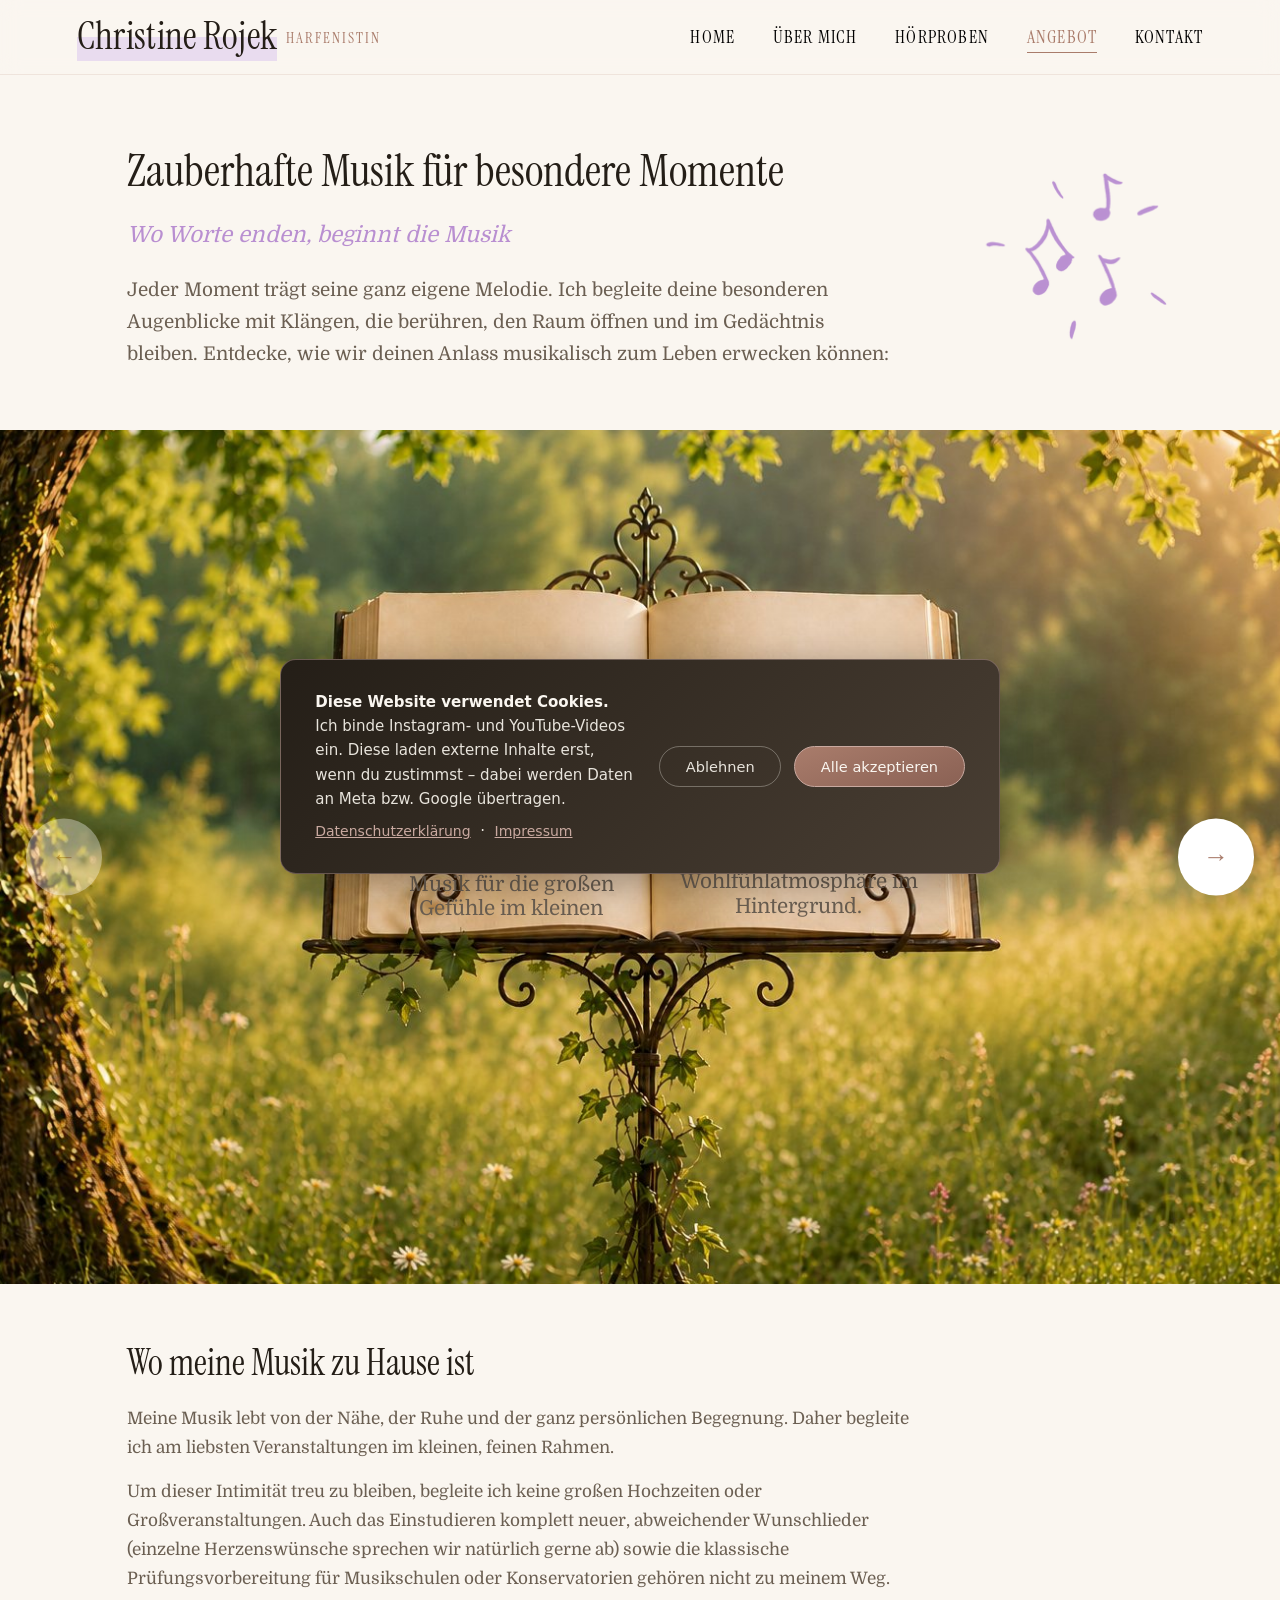
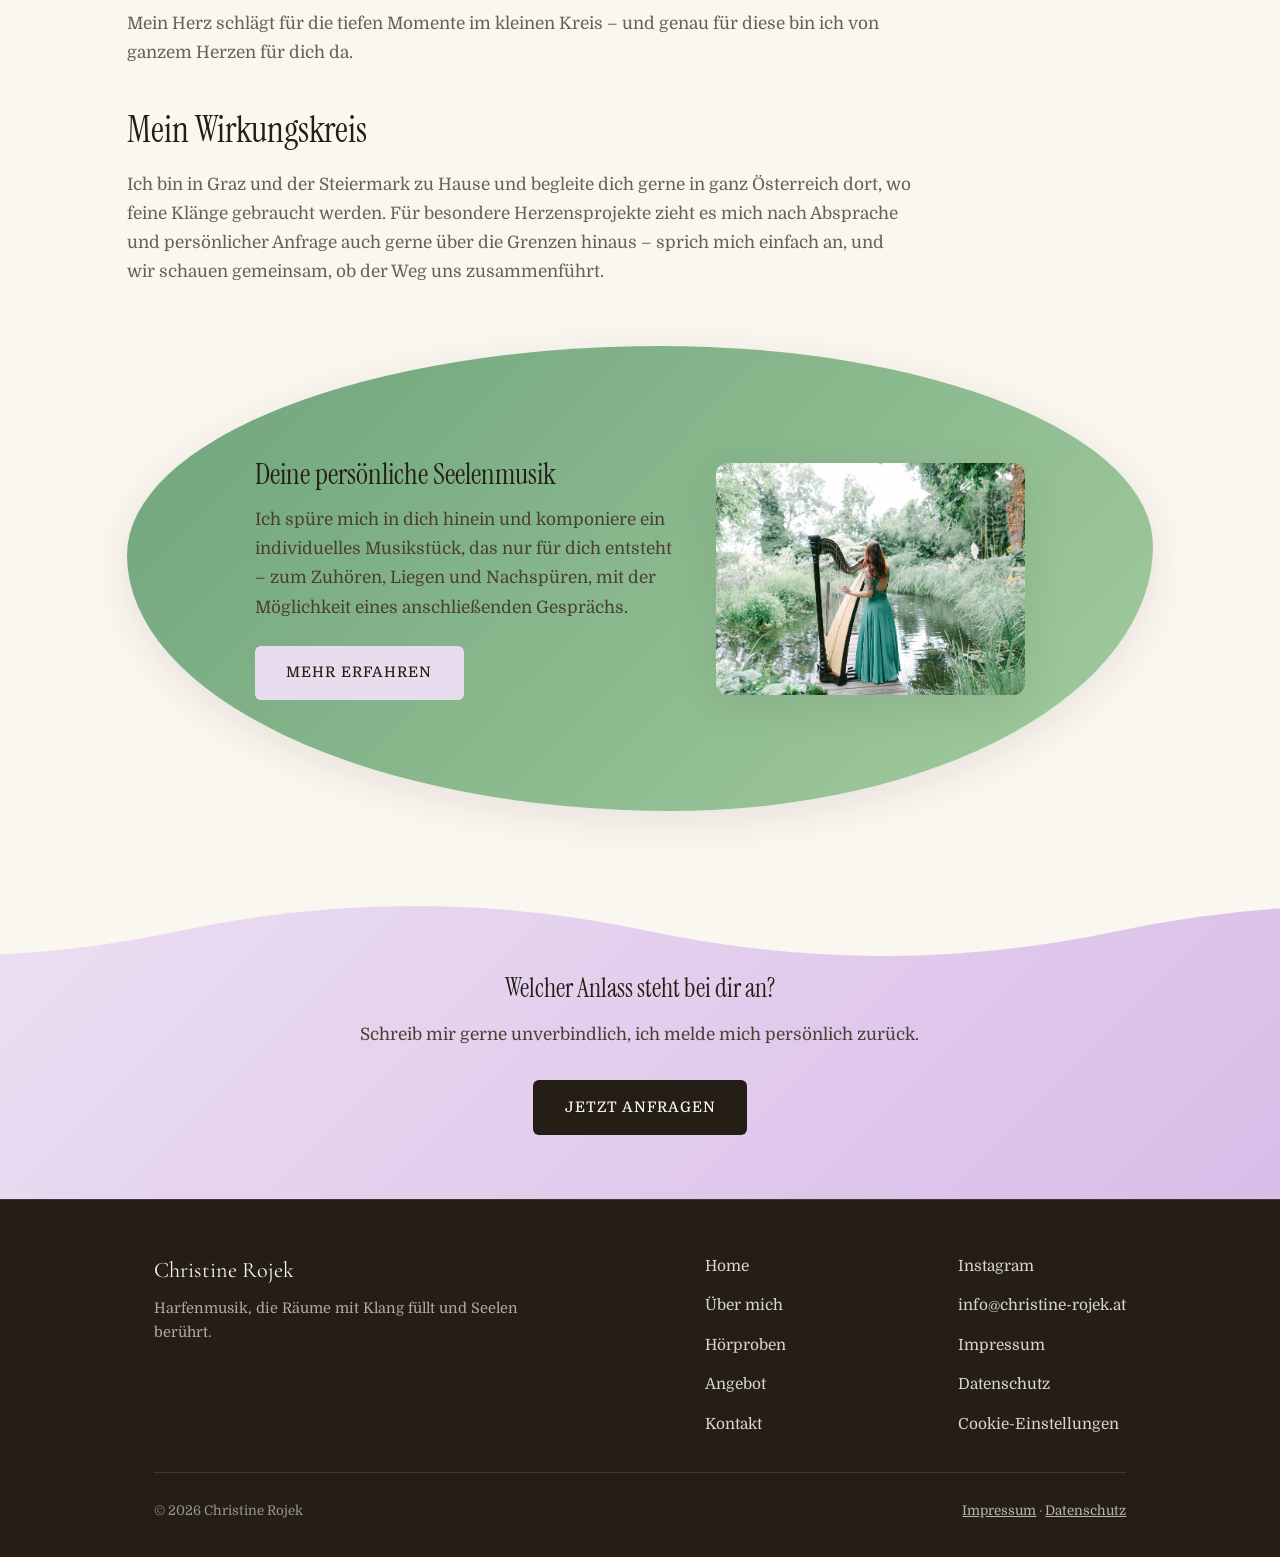
==== commit 2058ab29: "Local SEO: mention Graz/Steiermark, show both Hoerproben videos side by side - Update title/meta des" ====
--- a/angebot.html
+++ b/angebot.html
@@ -3,14 +3,14 @@
 <head>
 <meta charset="UTF-8">
 <meta name="viewport" content="width=device-width, initial-scale=1.0">
-<title>Harfenistin für Hochzeit & Veranstaltungen | Christine Rojek</title>
-<meta name="description" content="Live-Harfenmusik für kleine Hochzeiten, Veranstaltungen, Vernissagen, Yoga, Qi Gong und besondere Anlässe – mit Christine Rojek.">
+<title>Harfenistin für Hochzeit & Veranstaltungen in Graz | Christine Rojek</title>
+<meta name="description" content="Live-Harfenmusik für kleine Hochzeiten, Veranstaltungen, Vernissagen, Yoga und Qi Gong in Graz, der Steiermark und auf Anfrage österreichweit.">
 <link rel="canonical" href="https://christine-rojek.at/angebot.html">
 <meta property="og:type" content="website">
 <meta property="og:locale" content="de_AT">
 <meta property="og:site_name" content="Christine Rojek">
-<meta property="og:title" content="Harfenistin für Hochzeit & Veranstaltungen | Christine Rojek">
-<meta property="og:description" content="Live-Harfenmusik für kleine Hochzeiten, Veranstaltungen, Vernissagen, Yoga, Qi Gong und besondere Anlässe – mit Christine Rojek.">
+<meta property="og:title" content="Harfenistin für Hochzeit & Veranstaltungen in Graz | Christine Rojek">
+<meta property="og:description" content="Live-Harfenmusik für kleine Hochzeiten, Veranstaltungen, Vernissagen, Yoga und Qi Gong in Graz, der Steiermark und auf Anfrage österreichweit.">
 <meta property="og:image" content="https://christine-rojek.at/img/christine_rojek-114.jpg">
 <meta property="og:url" content="https://christine-rojek.at/angebot.html">
 <meta name="twitter:card" content="summary_large_image">
@@ -125,7 +125,7 @@
 
     <div style="margin-top: 2.5rem; max-width: 46em;">
       <h2 class="section-title" style="font-size: clamp(1.6rem, 2.8vw, 2.1rem);">Mein Wirkungskreis</h2>
-      <p style="color: var(--text-soft);">Ich bin in Österreich zu Hause und begleite dich gerne überall dort, wo feine Klänge gebraucht werden. Für besondere Herzensprojekte zieht es mich nach Absprache und persönlicher Anfrage auch gerne über die Grenzen hinaus – sprich mich einfach an, und wir schauen gemeinsam, ob der Weg uns zusammenführt.</p>
+      <p style="color: var(--text-soft);">Ich bin in Graz und der Steiermark zu Hause und begleite dich gerne in ganz Österreich dort, wo feine Klänge gebraucht werden. Für besondere Herzensprojekte zieht es mich nach Absprache und persönlicher Anfrage auch gerne über die Grenzen hinaus – sprich mich einfach an, und wir schauen gemeinsam, ob der Weg uns zusammenführt.</p>
     </div>
 
     <div class="soulmusic-card">
--- a/css/style.css
+++ b/css/style.css
@@ -1480,10 +1480,34 @@
 .tag-bubble:nth-child(8n+7) { border-radius: 58% 42% 48% 52% / 50% 50% 50% 50%; --ty: -8px; margin-top: 1.4rem; margin-left: 2.2rem; }
 .tag-bubble:nth-child(8n+8) { border-radius: 40% 60% 57% 43% / 50% 50% 50% 50%; --ty: 6px; margin-top: 1.4rem; }
 
+.video-embed-row {
+  margin-top: 2.5rem;
+}
 .video-embed {
   margin-top: 2.5rem;
   display: flex;
   justify-content: center;
+}
+.video-embed-row .video-embed {
+  margin-top: 0;
+}
+@media (max-width: 767px) {
+  .video-embed-row .video-embed:not(:first-child) {
+    margin-top: 2.5rem;
+  }
+}
+@media (min-width: 768px) {
+  .video-embed-row {
+    display: flex;
+    flex-wrap: wrap;
+    justify-content: center;
+    align-items: flex-start;
+    gap: 1.6rem;
+  }
+  .video-embed-row .video-embed {
+    flex: 0 1 460px;
+    margin-top: 0;
+  }
 }
 .video-embed .instagram-media {
   margin: 0 auto !important;
@@ -1554,6 +1578,24 @@
   font-weight: 500;
 }
 .testimonial cite a { text-decoration: underline; }
+
+@media (min-width: 768px) {
+  .testimonial-viewport {
+    overflow: hidden;
+  }
+  .testimonial-grid {
+    display: flex;
+    flex-wrap: nowrap;
+  }
+  .testimonial-grid .testimonial {
+    flex: 0 0 calc(50% - 0.8rem);
+  }
+}
+@media (max-width: 767px) {
+  .testimonial--clone {
+    display: none;
+  }
+}
 
 /* ---------- CTA-Band ---------- */
 .cta-band {
